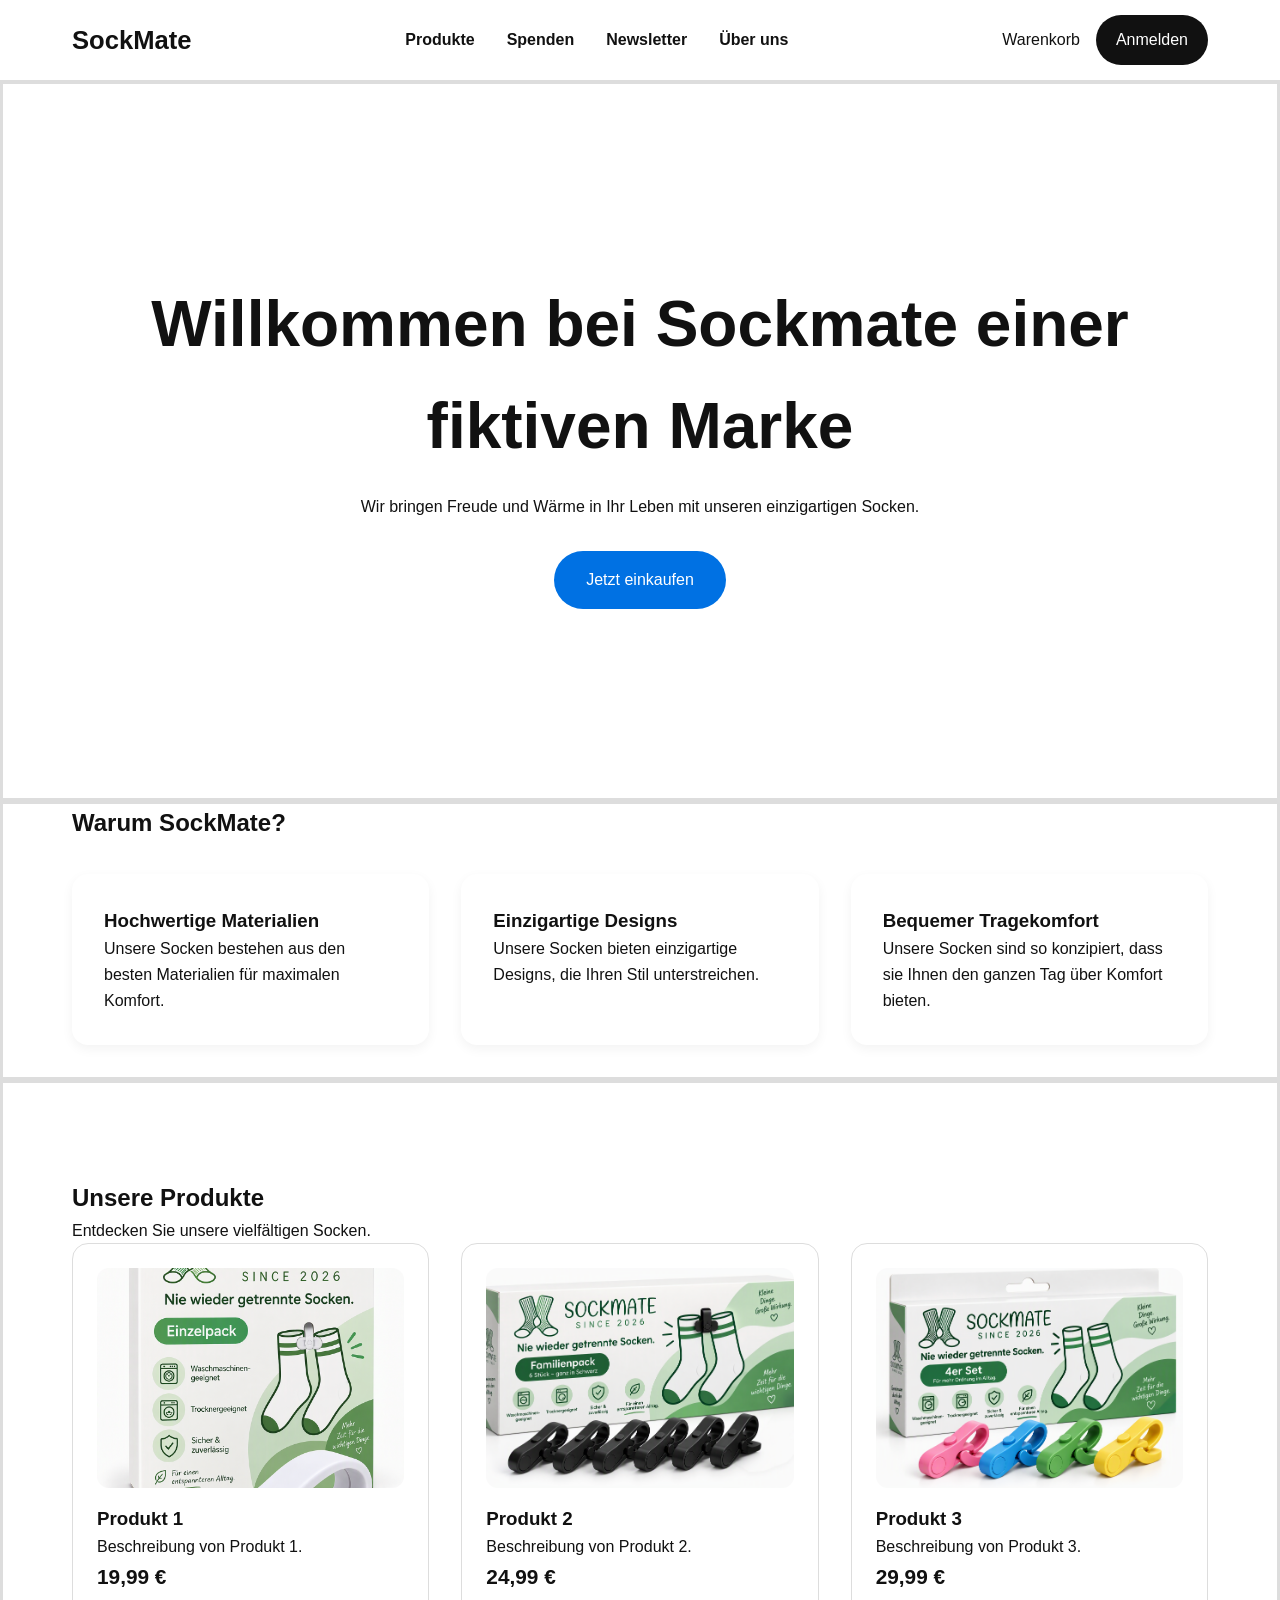
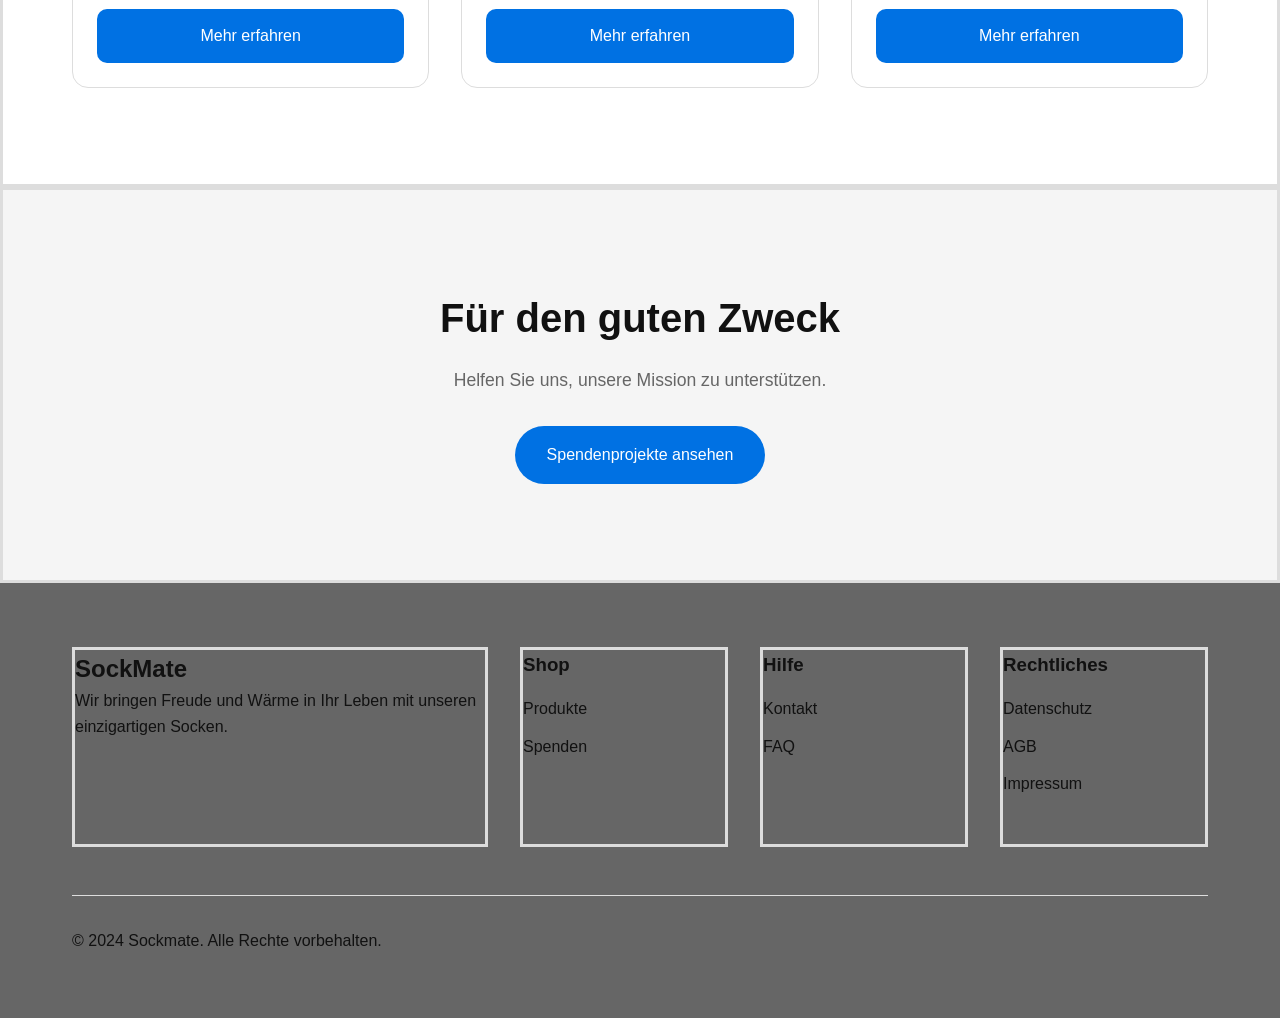
==== pages/index.html @ d501475e "Improved the shopping cart’s mobile layout with responsive navigation, compact item cards, and a str" ====
<!DOCTYPE html>
<html lang="de">

    <head>
        <meta charset="UTF-8">
        <meta name="viewport" content="width=device-width, initial-scale=1.0">
        <title>Sockmate</title>

        <link rel="stylesheet" href="../css/styles.css">
    </head>

    <body>

        <header>

            <div class="container">

                <a class="logo" href="index.html">
                    SockMate
                </a>

                <nav aria-label="Hauptnavigation">
                    <ul>
                        <li><a href="products.html">Produkte</a></li>
                        <li><a href="donation.html">Spenden</a></li>
                        <li><a href="newsletter.html">Newsletter</a></li>
                        <li><a href="about.html">Über uns</a></li>
                    </ul>
                </nav>

                <div class="header-actions">
                    <a href="cart.html">Warenkorb</a>
                    <a href="login.html">Anmelden</a>
                </div>
            </div>

        </header>

        <main>

            <section class="hero">

                <div class="container">
                    <h1>Willkommen bei Sockmate einer fiktiven Marke</h1>
                    <p>Wir bringen Freude und Wärme in Ihr Leben mit unseren einzigartigen Socken.</p>
                    <a href="products.html" class="hero-btn">Jetzt einkaufen</a>
                </div>
            </section>

            <section class="features">
                <div class="container">
                    <h2>Warum SockMate?</h2>

                    <div class="vorteile-grid">
                        <article class="vorteil-card">
                            <h3>Hochwertige Materialien</h3>
                            <p>Unsere Socken bestehen aus den besten Materialien für maximalen Komfort.</p>
                        </article>
                        <article class="vorteil-card">
                            <h3>Einzigartige Designs</h3>
                            <p>Unsere Socken bieten einzigartige Designs, die Ihren Stil unterstreichen.</p>
                        </article>
                        <article class="vorteil-card">
                            <h3>Bequemer Tragekomfort</h3>
                            <p>Unsere Socken sind so konzipiert, dass sie Ihnen den ganzen Tag über Komfort bieten.</p>
                        </article>
                    </div>

                </div>
            </section>

            <section class="products">
                <div class="container">
                    <h2>Unsere Produkte</h2>
                    <p>Entdecken Sie unsere vielfältigen Socken.</p>

                    <div class="products-grid">
                        <article class="product-card">
                            <img src="materials/Einzel-Set%20weiss.png" alt="Produkt 1">
                            <h3>Produkt 1</h3>
                            <p class="product-description">
                                Beschreibung von Produkt 1.</p>
                            <p class="product-price">
                                19,99 €
                            </p>    
                            <a href="product-details.html" class="product-button"> Mehr erfahren</a>
                        </article>
                        <article class="product-card">
                            <img src="materials/Familien-Set%20schwarz.png" alt="Produkt 2">
                            <h3>Produkt 2</h3>
                            <p class="product-description">
                                Beschreibung von Produkt 2.</p>
                            <p class="product-price">
                                24,99 €
                            </p>
                            <a href="product-details.html" class="product-button">Mehr erfahren</a>
                        </article>
                        <article class="product-card">
                            <img src="materials/4er-Set%20bunt.png" alt="Produkt 3">
                            <h3>Produkt 3</h3>
                            <p class="product-description">
                                Beschreibung von Produkt 3.</p>
                            <p class="product-price">
                                29,99 €
                            </p>
                            <a href="product-details.html" class="product-button">Mehr erfahren</a>
                        </article>
                </div>
            </section>

            <section class="charity">
                <div class="container">
                    <h2>Für den guten Zweck</h2>
                    <p class="charity-text">
                        Helfen Sie uns, unsere Mission zu unterstützen.
                    </p>
                    <a href="donation.html" class="charity-button">
                        Spendenprojekte ansehen
                    </a>
                </div>
            </section>
        </main>

        <footer>
            <div class="container">
                <div class="footer-grid">
                    <section class="footer-brand">
                        <h2>SockMate</h2>
                        <p>Wir bringen Freude und Wärme in Ihr Leben mit unseren einzigartigen Socken.</p>
                    </section>
                    <section class="footer-links">
                        <h3>Shop</h3>
                        <ul>
                            <li><a href="products.html">Produkte</a></li>
                            <li><a href="donation.html">Spenden</a></li>
                        </ul>
                    </section>
                    <section class="footer-links">
                        <h3>Hilfe</h3>
                        <ul>
                            <li><a href="contact.html">Kontakt</a></li>
                            <li><a href="faq.html">FAQ</a></li>
                        </ul>
                    </section>
                    <section class="footer-links">
                        <h3>Rechtliches</h3>
                        <ul>
                            <li><a href="privacy.html">Datenschutz</a></li>
                            <li><a href="terms.html">AGB</a></li>
                            <li><a href="imprint.html">Impressum</a></li>
                        </ul>
                    </section>
                </div>
                    
                <p class="footer-bottom">
                    &copy; 2024 Sockmate. Alle Rechte vorbehalten.</p>

            </div>

        </footer>

    </body>


</html>
---- css/styles.css ----
* {
    margin: 0;
    padding: 0;
    box-sizing: border-box;
}

:root {
    --color-primary: #111111;
    --color-secondary: #666666;
    --color-background: #ffffff;
    --color-surface: #f5f5f5;
    --color-accent: #0071e3;
    --color-border: #dddddd;
}

body {
    font-family: Arial, sans-serif;
    background-color: var(--color-background);
    color: var(--color-primary);
    line-height: 1.6;
}

section {
    border: 3px solid var(--color-border);
    min-height: 200px;
}

header {
    border-bottom: 1px solid var(--color-border);
    background-color: var(--color-surface);

    position: sticky;
    top: 0;
    z-index: 1000;

    backdrop-filter: blur(10px);
    background-color: rgba(255, 255, 255, 0.9);
}

header .container {
    display: flex;
    justify-content: space-between;
    align-items: center;
    min-height: 80px;
}

.logo {
    font-size: 1.6rem;
    font-weight: bold;
    color: var(--color-primary);
    text-decoration: none;
}

nav a {
    text-decoration: none;
    color: var(--color-primary);
    font-weight: bold;
    transition: color 0.3s ease;
}

nav a:hover {
    color: var(--color-accent);
}

nav ul {
    list-style: none;
    display: flex;
    gap: 2rem;
}

.header-actions {
    display: flex;
    gap: 1rem;
    align-items: center;
}

.header-actions a {
    text-decoration: none;
    color: var(--color-primary);
}

.header-actions a:last-child {
    background-color: var(--color-primary);
    color: #ffffff;
    padding: 0.75rem 1.25rem;
    border-radius: 999px;
}

.hero {
    min-height: 80vh;
    display: flex;
    flex-direction: column;
    justify-content: center;
    align-items: center;
    text-align: center;
    padding: 2rem;
}

.hero h1 {
    font-size: 4rem;
    margin-bottom: 1rem;
}

.hero-btn {
    display: inline-block;
    background-color: var(--color-accent);
    color: #ffffff;
    padding: 1rem 2rem;
    text-decoration: none;
    margin-top: 2rem;
    border-radius: 999px;
    transition: background-color 0.3s ease;
}

.hero-btn:hover {
    opacity: 0.75;
}

.container {
    max-width: 1200px;
    margin: 0 auto;
    padding: 0 2rem;
}

.vorteile-grid {
    display: grid;
    grid-template-columns: repeat(3, 1fr);
    gap: 2rem;
    padding: 2rem 0;
}

.vorteile {
    padding: 6rem 0;
    background-color: var(--color-surface);
}

.vorteile h2 {
    text-align: center;
    margin-bottom: 3rem;
    font-size: 2rem;
}

.vorteil-card {
    background-color: white;
    padding: 2rem;
    border-radius: 16px;
    box-shadow: 0 4px 12px rgba(0, 0, 0, 0.05);
    transition: transform 0.3s ease;
}

.vorteil-card:hover {
    transform: translateY(-4px);
}

.products {
    padding: 6rem 0;
}

.products-grid {
    display: grid;
    grid-template-columns: repeat(3, 1fr);
    gap: 2rem;
}

.product-card {
    display: flex;
    flex-direction: column;
    background-color: white;
    padding: 1.5rem;
    border-radius: 16px;
    border: 1px solid var(--color-border);
    transition: transform 0.3s ease, box-shadow 0.3s ease;
}

.product-card img {
    width: 100%;
    border-radius: 12px;
    margin-bottom: 1rem;
    height: 220px;
    object-fit: cover;
}

.product-card:hover {
    transform: translateY(-4px);
    box-shadow: 0 10px 30px rgba(0, 0, 0, 0.08);
}

.product-price {
    font-size: 1.3rem;
    color: var(--color-primary);
    margin-top: auto;
    font-weight: bold;
}

.product-button {
    display: inline-block;
    text-decoration: none;
    text-align: center;
    background-color: var(--color-accent);
    color: #ffffff;
    padding: 0.9rem 1.5rem;
    border-radius: 10px;
    margin-top: 1rem;
}

.product-button:hover {
    opacity: 0.75;
}

.product-button:focus-visible {

    outline: 5px solid red;
    outline-offset: 5px;
}


.charity {
    padding: 6rem 0;
    background-color: var(--color-surface);
    text-align: center;
}

.charity h2 {
    font-size: 2.5rem;
    margin-bottom: 1rem;
}

.charity-text {
    max-width: 700px;
    margin: 0 auto 2rem;
    color: var(--color-secondary);
    font-size: 1.1rem;
}

.charity-button {
    display: inline-block;
    text-decoration: none;
    background-color: var(--color-accent);
    color: #ffffff;
    padding: 1rem 2rem;
    border-radius: 999px;
}

.charity-button:hover {
    opacity: 0.75;
}

.charity-button:focus-visible {

    outline: 3px solid #ff6b35;
    outline-offset: 3px;
}


/* 🟦🟦🟦🟦🟦🟦🟦🟦🟦🟦🟦🟦🟦🟦🟦🟦🟦🟦🟦🟦🟦🟦🟦🟦🟦🟦🟦🟦🟦🟦
   ▼▼▼ ANFANG: HANNAHS TEIL – WARENKORB (Hauptteil) ▼▼▼
   🟦🟦🟦🟦🟦🟦🟦🟦🟦🟦🟦🟦🟦🟦🟦🟦🟦🟦🟦🟦🟦🟦🟦🟦🟦🟦🟦🟦🟦🟦 */

/* =========================================================
   SockMate – Warenkorb
   ========================================================= */

/* ---------- Kopfbereich der Warenkorb-Seite ---------- */

.cart {
    padding: 4rem 0 6rem;
    background-color: var(--color-background);
}

.cart h1 {
    font-size: 2.5rem;
    margin-bottom: 0.5rem;
}

.cart-subtitle {
    color: var(--color-secondary);
    margin-bottom: 3rem;
}

/* ---------- Aufteilung: Artikel links, Zusammenfassung rechts ---------- */

.cart-layout {
    display: grid;
    grid-template-columns: 2fr 1fr;
    gap: 2rem;
    align-items: start;
}

.cart-items {
    display: flex;
    flex-direction: column;
    gap: 1.5rem;
}

/* ---------- Einzelne Artikelzeile ---------- */

.cart-item {
    display: grid;
    grid-template-columns: 140px 1fr auto auto auto;
    gap: 1.5rem;
    align-items: center;
    background-color: white;
    padding: 1.5rem;
    border: 1px solid var(--color-border);
    border-radius: 16px;
    transition: box-shadow 0.3s ease, transform 0.3s ease;
}

.cart-item:hover {
    transform: translateY(-4px);
    box-shadow: 0 10px 30px rgba(0, 0, 0, 0.08);
}

.cart-item img {
    width: 140px;
    height: 140px;
    object-fit: contain;
    border-radius: 12px;
    background-color: var(--color-surface);
}

.cart-item-info h2 {
    font-size: 1.2rem;
    margin-bottom: 0.25rem;
}

.cart-item-description {
    color: var(--color-secondary);
    font-size: 0.95rem;
}

.cart-item-price {
    font-size: 0.95rem;
    color: var(--color-secondary);
    margin-top: 0.5rem;
}

/* ---------- Menge ---------- */

.cart-item-quantity {
    display: flex;
    flex-direction: column;
    gap: 0.4rem;
    text-align: center;
}

.cart-item-quantity label {
    font-size: 0.8rem;
    color: var(--color-secondary);
}

.cart-item-quantity input {
    width: 4.5rem;
    padding: 0.5rem;
    font-size: 1rem;
    text-align: center;
    font-family: inherit;
    color: var(--color-primary);
    background-color: var(--color-background);
    border: 1px solid var(--color-border);
    border-radius: 10px;
}

.cart-item-quantity input:focus-visible {
    outline: 3px solid var(--color-accent);
    outline-offset: 3px;
}

/* ---------- Summe pro Artikel ---------- */

.cart-item-total {
    font-size: 1.3rem;
    font-weight: bold;
    text-align: right;
    min-width: 90px;
}

/* ---------- Entfernen ---------- */

.cart-item-remove {
    text-decoration: none;
    font-size: 0.9rem;
    color: var(--color-secondary);
    border-bottom: 1px solid transparent;
    transition: color 0.3s ease;
}

.cart-item-remove:hover {
    color: var(--color-accent);
}

.cart-item-remove:focus-visible {
    outline: 3px solid var(--color-accent);
    outline-offset: 3px;
}

/* ---------- Zusammenfassung ---------- */

.cart-summary {
    background-color: var(--color-surface);
    padding: 2rem;
    border-radius: 16px;
    border: 1px solid var(--color-border);

    position: sticky;
    top: 110px;
}

.cart-summary h2 {
    font-size: 1.4rem;
    margin-bottom: 1.5rem;
}

.summary-row {
    display: flex;
    justify-content: space-between;
    align-items: center;
    padding: 0.75rem 0;
    color: var(--color-secondary);
}

.summary-total {
    margin-top: 1rem;
    padding-top: 1.5rem;
    border-top: 1px solid var(--color-border);
    font-size: 1.3rem;
    font-weight: bold;
    color: var(--color-primary);
}

.cart-checkout-button {
    display: block;
    text-align: center;
    text-decoration: none;
    background-color: var(--color-accent);
    color: #ffffff;
    padding: 1rem 2rem;
    border-radius: 999px;
    margin-top: 2rem;
    transition: opacity 0.3s ease;
}

.cart-checkout-button:hover {
    opacity: 0.75;
}

.cart-checkout-button:focus-visible {
    outline: 5px solid red;
    outline-offset: 5px;
}

.cart-continue-link {
    display: block;
    text-align: center;
    text-decoration: none;
    color: var(--color-primary);
    font-size: 0.95rem;
    margin-top: 1rem;
}

.cart-continue-link:hover {
    color: var(--color-accent);
}

.cart-continue-link:focus-visible {
    outline: 3px solid #ff6b35;
    outline-offset: 3px;
}

/* 🟦🟦🟦🟦🟦🟦🟦🟦🟦🟦🟦🟦🟦🟦🟦🟦🟦🟦🟦🟦🟦🟦🟦🟦🟦🟦🟦🟦🟦🟦
   ▲▲▲ ENDE: HANNAHS TEIL – WARENKORB (Hauptteil) ▲▲▲
   🟦🟦🟦🟦🟦🟦🟦🟦🟦🟦🟦🟦🟦🟦🟦🟦🟦🟦🟦🟦🟦🟦🟦🟦🟦🟦🟦🟦🟦🟦 */


footer {
    background-color: var(--color-secondary);
    padding: 4rem 0;
    color: var(--color-primary);
}

.footer-grid {
    display: grid;
    grid-template-columns: 2fr 1fr 1fr 1fr;
    gap: 2rem;
}

.footer-links ul {
    list-style: none;
    padding: 0;
}

.footer-links a {
    color: var(--color-primary);
    text-decoration: none;
}

.footer-links a:hover {
   color: var(--color-accent);
}

.footer-links h3 {
    margin-bottom: 1rem;
    color: var(--color-primary);
}

.footer-links li {
    margin-bottom: 0.75rem;
}

.footer-bottom {
    padding-top: 2rem;
    margin-top: 3rem;
    border-top: 1px solid var(--color-border);
    color: var(--color-primary);
}

.footer a:focus-visible {

    outline: 3px solid #ff6b35;
    outline-offset: 3px;
}


/* =========================================================
   MEDIA QUERIES – müssen ganz unten stehen
   ========================================================= */

/* Dein vorhandener Teil */
@media (max-width:768px){

    .vorteile-grid{

        grid-template-columns:1fr;
    }

     .produkte-grid {

        grid-template-columns: 1fr;
    }
    .footer-grid {

        grid-template-columns: 1fr;
    }

}


/* 🟧🟧🟧🟧🟧🟧🟧🟧🟧🟧🟧🟧🟧🟧🟧🟧🟧🟧🟧🟧🟧🟧🟧🟧🟧🟧🟧🟧🟧🟧
   ▼▼▼ ANFANG: HANNAHS TEIL – TABLET (max-width: 900px) ▼▼▼
   🟧🟧🟧🟧🟧🟧🟧🟧🟧🟧🟧🟧🟧🟧🟧🟧🟧🟧🟧🟧🟧🟧🟧🟧🟧🟧🟧🟧🟧🟧 */

/* ---------- Tablet ---------- */

@media (max-width: 900px) {

    .cart-layout {
        grid-template-columns: 1fr;
    }

    .cart-summary {
        position: static;
    }
}

/* 🟧🟧🟧🟧🟧🟧🟧🟧🟧🟧🟧🟧🟧🟧🟧🟧🟧🟧🟧🟧🟧🟧🟧🟧🟧🟧🟧🟧🟧🟧
   ▲▲▲ ENDE: HANNAHS TEIL – TABLET ▲▲▲
   🟧🟧🟧🟧🟧🟧🟧🟧🟧🟧🟧🟧🟧🟧🟧🟧🟧🟧🟧🟧🟧🟧🟧🟧🟧🟧🟧🟧🟧🟧 */


/* 🟩🟩🟩🟩🟩🟩🟩🟩🟩🟩🟩🟩🟩🟩🟩🟩🟩🟩🟩🟩🟩🟩🟩🟩🟩🟩🟩🟩🟩🟩
   ▼▼▼ ANFANG: HANNAHS TEIL – HANDY (max-width: 768px) ▼▼▼
   🟩🟩🟩🟩🟩🟩🟩🟩🟩🟩🟩🟩🟩🟩🟩🟩🟩🟩🟩🟩🟩🟩🟩🟩🟩🟩🟩🟩🟩🟩 */

/* ---------- Handy / kleine Bildschirme ---------- */

@media (max-width: 768px) {

    .container {
        padding-right: 1rem;
        padding-left: 1rem;
    }

    header .container {
        flex-wrap: wrap;
        gap: 0.75rem 1rem;
        padding-top: 0.75rem;
        padding-bottom: 0.75rem;
    }

    header nav {
        flex-basis: 100%;
        order: 1;
    }

    nav ul {
        flex-wrap: wrap;
        justify-content: center;
        gap: 0.25rem 1rem;
    }

    nav a,
    .header-actions {
        font-size: 0.9rem;
    }

    .header-actions {
        gap: 0.5rem;
    }

    .header-actions a:last-child {
        padding: 0.55rem 0.8rem;
    }

    .cart {
        min-height: 0;
        padding: 2rem 0 3rem;
        border: 0;
    }

    .cart h1 {
        font-size: 1.75rem;
    }

    .cart-subtitle {
        margin-bottom: 1.5rem;
    }

    .cart-layout {
        gap: 1.5rem;
    }

    .cart-item {
        grid-template-columns: 76px minmax(0, 1fr);
        grid-template-areas:
            "image info"
            "image info"
            "quantity total"
            "remove remove";
        gap: 0.75rem 1rem;
        padding: 1rem;
        text-align: left;
    }

    .cart-item img {
        grid-area: image;
        width: 76px;
        height: 76px;
    }

    .cart-item-info {
        grid-area: info;
        min-width: 0;
    }

    .cart-item-info h2 {
        font-size: 1rem;
    }

    .cart-item-description {
        font-size: 0.875rem;
    }

    .cart-item-quantity {
        grid-area: quantity;
        flex-direction: row;
        align-items: center;
        gap: 0.5rem;
        text-align: left;
    }

    .cart-item-quantity input {
        width: 3.75rem;
        padding: 0.4rem;
    }

    .cart-item-total {
        grid-area: total;
        min-width: 0;
        font-size: 1.1rem;
        align-self: center;
        text-align: right;
    }

    .cart-item-remove {
        grid-area: remove;
        justify-self: end;
    }

    .cart-summary {
        padding: 1.25rem;
    }

    .cart-summary h2 {
        font-size: 1.2rem;
        margin-bottom: 1rem;
    }

    .summary-row {
        padding: 0.5rem 0;
    }

    .summary-total {
        font-size: 1.15rem;
    }

}

/* 🟩🟩🟩🟩🟩🟩🟩🟩🟩🟩🟩🟩🟩🟩🟩🟩🟩🟩🟩🟩🟩🟩🟩🟩🟩🟩🟩🟩🟩🟩
   ▲▲▲ ENDE: HANNAHS TEIL – HANDY ▲▲▲
   🟩🟩🟩🟩🟩🟩🟩🟩🟩🟩🟩🟩🟩🟩🟩🟩🟩🟩🟩🟩🟩🟩🟩🟩🟩🟩🟩🟩🟩🟩 */
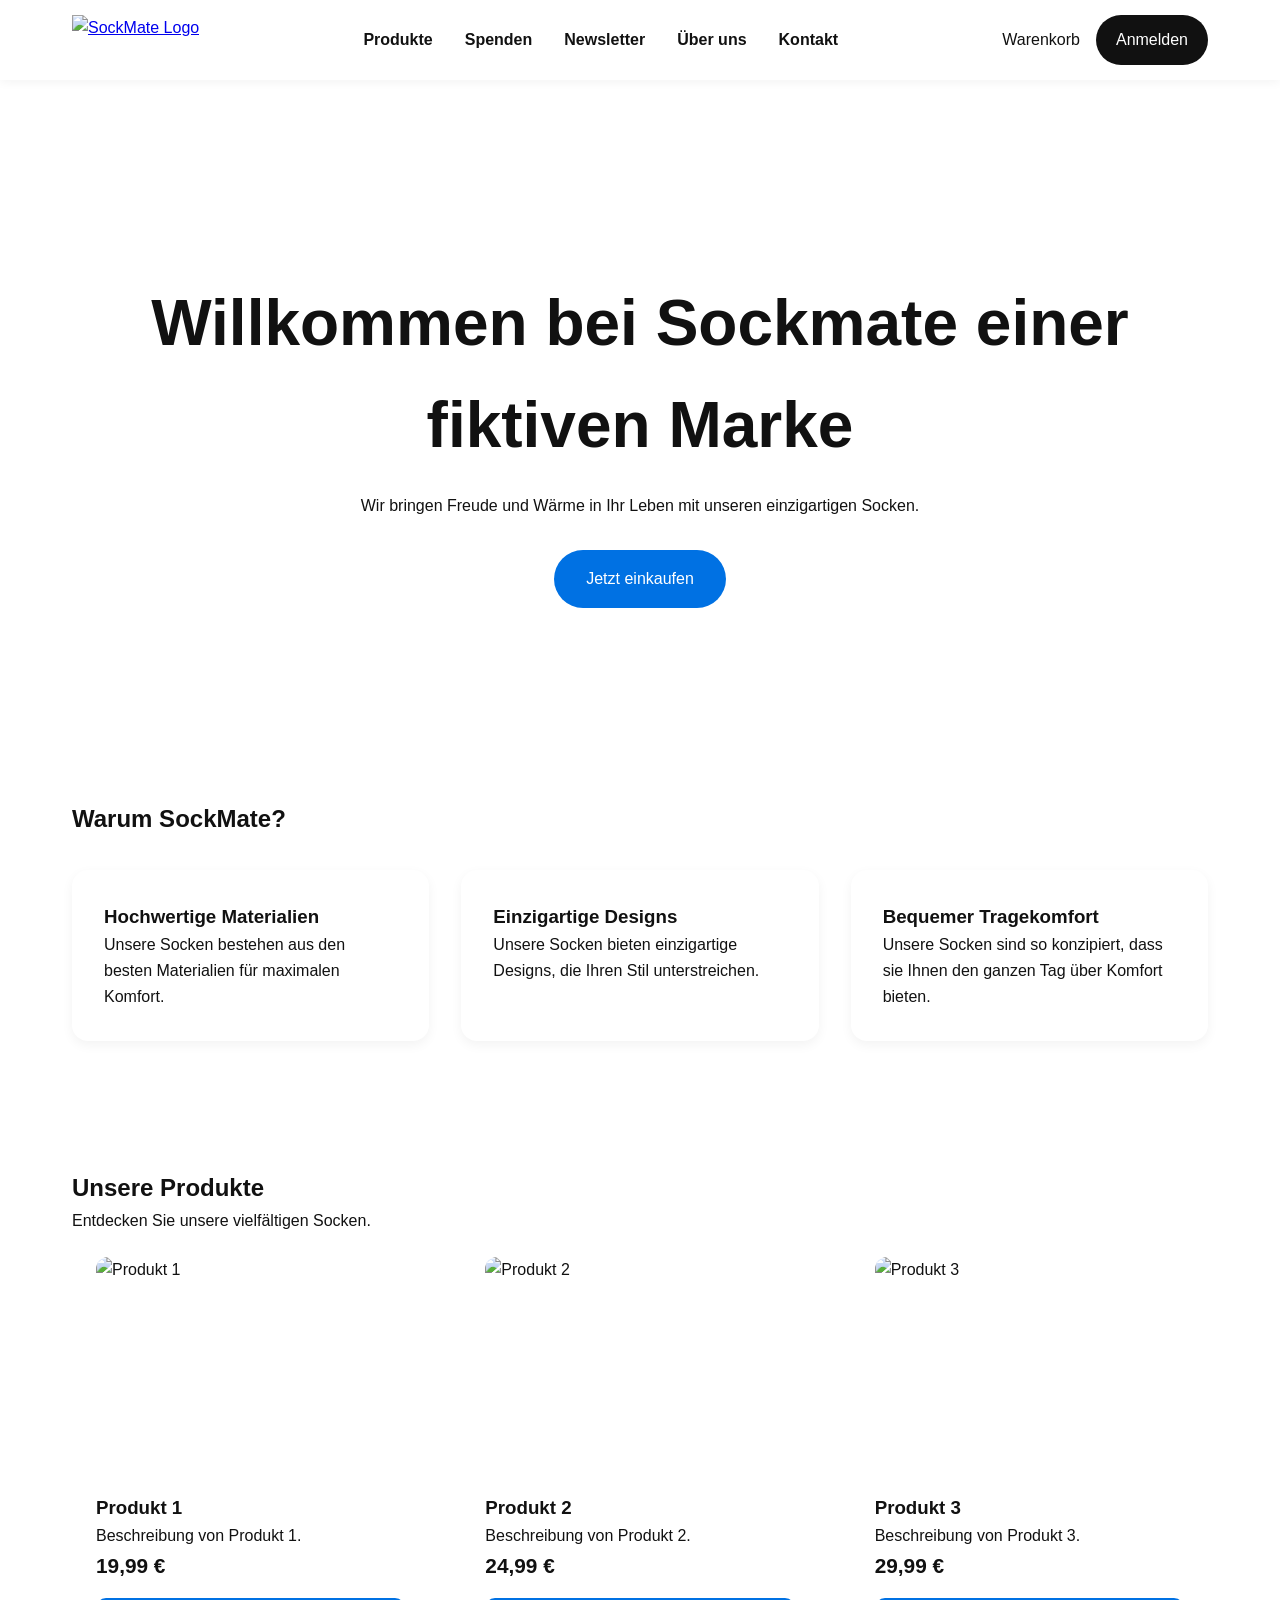
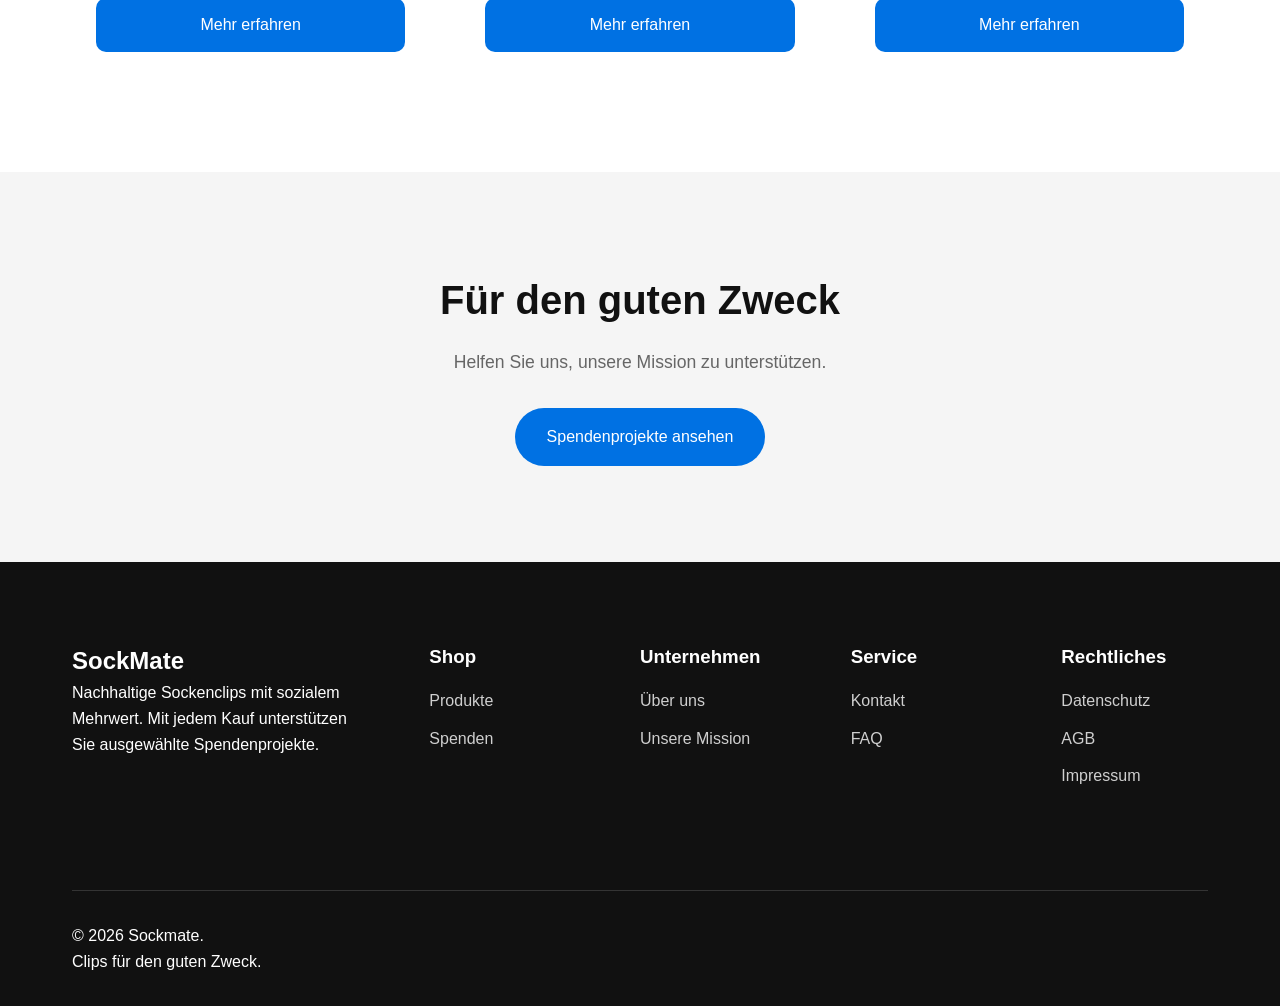
==== commit 4817f4ce: "Footer und header verbessert" ====
--- a/pages/index.html
+++ b/pages/index.html
@@ -16,7 +16,10 @@
             <div class="container">
 
                 <a class="logo" href="index.html">
-                    SockMate
+
+                    <img
+                        src="materials/logo.png"
+                        alt="SockMate Logo">
                 </a>
 
                 <nav aria-label="Hauptnavigation">
@@ -25,11 +28,12 @@
                         <li><a href="donation.html">Spenden</a></li>
                         <li><a href="newsletter.html">Newsletter</a></li>
                         <li><a href="about.html">Über uns</a></li>
+                        <li><a href="contact.html">Kontakt</a></li>
                     </ul>
                 </nav>
 
                 <div class="header-actions">
-                    <a href="cart.html">Warenkorb</a>
+                    <a href="cart.html" class="cart-btn">Warenkorb</a>
                     <a href="login.html">Anmelden</a>
                 </div>
             </div>
@@ -43,7 +47,7 @@
                 <div class="container">
                     <h1>Willkommen bei Sockmate einer fiktiven Marke</h1>
                     <p>Wir bringen Freude und Wärme in Ihr Leben mit unseren einzigartigen Socken.</p>
-                    <a href="products.html" class="hero-btn">Jetzt einkaufen</a>
+                    <a href="products.htm" class="hero-btn">Jetzt einkaufen</a>
                 </div>
             </section>
 
@@ -76,7 +80,7 @@
 
                     <div class="products-grid">
                         <article class="product-card">
-                            <img src="materials/Einzel-Set%20weiss.png" alt="Produkt 1">
+                            <img src="images/sock1.jpg" alt="Produkt 1">
                             <h3>Produkt 1</h3>
                             <p class="product-description">
                                 Beschreibung von Produkt 1.</p>
@@ -86,7 +90,7 @@
                             <a href="product-details.html" class="product-button"> Mehr erfahren</a>
                         </article>
                         <article class="product-card">
-                            <img src="materials/Familien-Set%20schwarz.png" alt="Produkt 2">
+                            <img src="images/sock2.jpg" alt="Produkt 2">
                             <h3>Produkt 2</h3>
                             <p class="product-description">
                                 Beschreibung von Produkt 2.</p>
@@ -96,7 +100,7 @@
                             <a href="product-details.html" class="product-button">Mehr erfahren</a>
                         </article>
                         <article class="product-card">
-                            <img src="materials/4er-Set%20bunt.png" alt="Produkt 3">
+                            <img src="images/sock3.jpg" alt="Produkt 3">
                             <h3>Produkt 3</h3>
                             <p class="product-description">
                                 Beschreibung von Produkt 3.</p>
@@ -121,12 +125,12 @@
             </section>
         </main>
 
-        <footer>
+        <footer aria-label="Seitenfuß">
             <div class="container">
                 <div class="footer-grid">
                     <section class="footer-brand">
                         <h2>SockMate</h2>
-                        <p>Wir bringen Freude und Wärme in Ihr Leben mit unseren einzigartigen Socken.</p>
+                        <p>Nachhaltige Sockenclips mit sozialem Mehrwert. Mit jedem Kauf unterstützen Sie ausgewählte Spendenprojekte.</p>
                     </section>
                     <section class="footer-links">
                         <h3>Shop</h3>
@@ -136,7 +140,14 @@
                         </ul>
                     </section>
                     <section class="footer-links">
-                        <h3>Hilfe</h3>
+                        <h3>Unternehmen</h3>
+                        <ul>
+                            <li><a href="about.html">Über uns</a></li>
+                            <li><a href="mission.html">Unsere Mission</a></li>
+                        </ul>
+                    </section>
+                    <section class="footer-links">
+                        <h3>Service</h3>
                         <ul>
                             <li><a href="contact.html">Kontakt</a></li>
                             <li><a href="faq.html">FAQ</a></li>
@@ -153,7 +164,7 @@
                 </div>
                     
                 <p class="footer-bottom">
-                    &copy; 2024 Sockmate. Alle Rechte vorbehalten.</p>
+                    &copy; 2026 Sockmate. <br>Clips für den guten Zweck.</p>
 
             </div>
 
--- a/css/styles.css
+++ b/css/styles.css
@@ -10,7 +10,6 @@
     --color-background: #ffffff;
     --color-surface: #f5f5f5;
     --color-accent: #0071e3;
-    --color-border: #dddddd;
 }
 
 body {
@@ -35,6 +34,7 @@
 
     backdrop-filter: blur(10px);
     background-color: rgba(255, 255, 255, 0.9);
+    box-shadow: 0 2px 10px rgba(0, 0, 0, 0.05);
 }
 
 header .container {
@@ -44,22 +44,32 @@
     min-height: 80px;
 }
 
-.logo {
-    font-size: 1.6rem;
-    font-weight: bold;
-    color: var(--color-primary);
-    text-decoration: none;
+.logo img {
+    height: 50px;
+    width: auto;
+    display: block;
 }
 
 nav a {
     text-decoration: none;
     color: var(--color-primary);
     font-weight: bold;
-    transition: color 0.3s ease;
-}
-
-nav a:hover {
-    color: var(--color-accent);
+    position: relative;
+}
+
+nav a::after {
+    content:"";
+    position: absolute;
+    left: 0;
+    bottom: -6px;
+    width: 0;
+    height: 2px;
+    background-color: var(--color-accent);
+    transition: with 0.3s ease;
+}
+
+nav a:hover::after {
+    width: 100%;
 }
 
 nav ul {
@@ -251,237 +261,16 @@
     outline-offset: 3px;
 }
 
-
-/* 🟦🟦🟦🟦🟦🟦🟦🟦🟦🟦🟦🟦🟦🟦🟦🟦🟦🟦🟦🟦🟦🟦🟦🟦🟦🟦🟦🟦🟦🟦
-   ▼▼▼ ANFANG: HANNAHS TEIL – WARENKORB (Hauptteil) ▼▼▼
-   🟦🟦🟦🟦🟦🟦🟦🟦🟦🟦🟦🟦🟦🟦🟦🟦🟦🟦🟦🟦🟦🟦🟦🟦🟦🟦🟦🟦🟦🟦 */
-
-/* =========================================================
-   SockMate – Warenkorb
-   ========================================================= */
-
-/* ---------- Kopfbereich der Warenkorb-Seite ---------- */
-
-.cart {
-    padding: 4rem 0 6rem;
-    background-color: var(--color-background);
-}
-
-.cart h1 {
-    font-size: 2.5rem;
-    margin-bottom: 0.5rem;
-}
-
-.cart-subtitle {
-    color: var(--color-secondary);
-    margin-bottom: 3rem;
-}
-
-/* ---------- Aufteilung: Artikel links, Zusammenfassung rechts ---------- */
-
-.cart-layout {
-    display: grid;
-    grid-template-columns: 2fr 1fr;
-    gap: 2rem;
-    align-items: start;
-}
-
-.cart-items {
-    display: flex;
-    flex-direction: column;
-    gap: 1.5rem;
-}
-
-/* ---------- Einzelne Artikelzeile ---------- */
-
-.cart-item {
-    display: grid;
-    grid-template-columns: 140px 1fr auto auto auto;
-    gap: 1.5rem;
-    align-items: center;
-    background-color: white;
-    padding: 1.5rem;
-    border: 1px solid var(--color-border);
-    border-radius: 16px;
-    transition: box-shadow 0.3s ease, transform 0.3s ease;
-}
-
-.cart-item:hover {
-    transform: translateY(-4px);
-    box-shadow: 0 10px 30px rgba(0, 0, 0, 0.08);
-}
-
-.cart-item img {
-    width: 140px;
-    height: 140px;
-    object-fit: contain;
-    border-radius: 12px;
-    background-color: var(--color-surface);
-}
-
-.cart-item-info h2 {
-    font-size: 1.2rem;
-    margin-bottom: 0.25rem;
-}
-
-.cart-item-description {
-    color: var(--color-secondary);
-    font-size: 0.95rem;
-}
-
-.cart-item-price {
-    font-size: 0.95rem;
-    color: var(--color-secondary);
-    margin-top: 0.5rem;
-}
-
-/* ---------- Menge ---------- */
-
-.cart-item-quantity {
-    display: flex;
-    flex-direction: column;
-    gap: 0.4rem;
-    text-align: center;
-}
-
-.cart-item-quantity label {
-    font-size: 0.8rem;
-    color: var(--color-secondary);
-}
-
-.cart-item-quantity input {
-    width: 4.5rem;
-    padding: 0.5rem;
-    font-size: 1rem;
-    text-align: center;
-    font-family: inherit;
-    color: var(--color-primary);
-    background-color: var(--color-background);
-    border: 1px solid var(--color-border);
-    border-radius: 10px;
-}
-
-.cart-item-quantity input:focus-visible {
-    outline: 3px solid var(--color-accent);
-    outline-offset: 3px;
-}
-
-/* ---------- Summe pro Artikel ---------- */
-
-.cart-item-total {
-    font-size: 1.3rem;
-    font-weight: bold;
-    text-align: right;
-    min-width: 90px;
-}
-
-/* ---------- Entfernen ---------- */
-
-.cart-item-remove {
-    text-decoration: none;
-    font-size: 0.9rem;
-    color: var(--color-secondary);
-    border-bottom: 1px solid transparent;
-    transition: color 0.3s ease;
-}
-
-.cart-item-remove:hover {
-    color: var(--color-accent);
-}
-
-.cart-item-remove:focus-visible {
-    outline: 3px solid var(--color-accent);
-    outline-offset: 3px;
-}
-
-/* ---------- Zusammenfassung ---------- */
-
-.cart-summary {
-    background-color: var(--color-surface);
-    padding: 2rem;
-    border-radius: 16px;
-    border: 1px solid var(--color-border);
-
-    position: sticky;
-    top: 110px;
-}
-
-.cart-summary h2 {
-    font-size: 1.4rem;
-    margin-bottom: 1.5rem;
-}
-
-.summary-row {
-    display: flex;
-    justify-content: space-between;
-    align-items: center;
-    padding: 0.75rem 0;
-    color: var(--color-secondary);
-}
-
-.summary-total {
-    margin-top: 1rem;
-    padding-top: 1.5rem;
-    border-top: 1px solid var(--color-border);
-    font-size: 1.3rem;
-    font-weight: bold;
-    color: var(--color-primary);
-}
-
-.cart-checkout-button {
-    display: block;
-    text-align: center;
-    text-decoration: none;
-    background-color: var(--color-accent);
-    color: #ffffff;
-    padding: 1rem 2rem;
-    border-radius: 999px;
-    margin-top: 2rem;
-    transition: opacity 0.3s ease;
-}
-
-.cart-checkout-button:hover {
-    opacity: 0.75;
-}
-
-.cart-checkout-button:focus-visible {
-    outline: 5px solid red;
-    outline-offset: 5px;
-}
-
-.cart-continue-link {
-    display: block;
-    text-align: center;
-    text-decoration: none;
-    color: var(--color-primary);
-    font-size: 0.95rem;
-    margin-top: 1rem;
-}
-
-.cart-continue-link:hover {
-    color: var(--color-accent);
-}
-
-.cart-continue-link:focus-visible {
-    outline: 3px solid #ff6b35;
-    outline-offset: 3px;
-}
-
-/* 🟦🟦🟦🟦🟦🟦🟦🟦🟦🟦🟦🟦🟦🟦🟦🟦🟦🟦🟦🟦🟦🟦🟦🟦🟦🟦🟦🟦🟦🟦
-   ▲▲▲ ENDE: HANNAHS TEIL – WARENKORB (Hauptteil) ▲▲▲
-   🟦🟦🟦🟦🟦🟦🟦🟦🟦🟦🟦🟦🟦🟦🟦🟦🟦🟦🟦🟦🟦🟦🟦🟦🟦🟦🟦🟦🟦🟦 */
-
-
 footer {
-    background-color: var(--color-secondary);
-    padding: 4rem 0;
-    color: var(--color-primary);
+    background-color: #111111;
+    padding: 5rem 0 2rem;
+    color: white;
 }
 
 .footer-grid {
     display: grid;
-    grid-template-columns: 2fr 1fr 1fr 1fr;
-    gap: 2rem;
+    grid-template-columns: 2fr 1fr 1fr 1fr 1fr;
+    gap: 4rem;
 }
 
 .footer-links ul {
@@ -490,17 +279,18 @@
 }
 
 .footer-links a {
-    color: var(--color-primary);
-    text-decoration: none;
+    color: #cfcfcf;
+    text-decoration: none;
+    transition: color 0.3s ease;
 }
 
 .footer-links a:hover {
-   color: var(--color-accent);
+   color: white;
 }
 
 .footer-links h3 {
     margin-bottom: 1rem;
-    color: var(--color-primary);
+    color: white;
 }
 
 .footer-links li {
@@ -510,8 +300,11 @@
 .footer-bottom {
     padding-top: 2rem;
     margin-top: 3rem;
-    border-top: 1px solid var(--color-border);
-    color: var(--color-primary);
+    border-top: 1px solid rgb(255,255,255,0.15);
+    display:flex;
+    justify-content: space-between;
+    flex-wrap: wrap;
+    gap: 1rem;
 }
 
 .footer a:focus-visible {
@@ -521,13 +314,19 @@
 }
 
 
-/* =========================================================
-   MEDIA QUERIES – müssen ganz unten stehen
-   ========================================================= */
-
-/* Dein vorhandener Teil */
 @media (max-width:768px){
 
+    header .container{
+        flex-direction: column;
+        gap: 1rem;
+    }
+
+    nav ul {
+        flex-direction: column;
+        align-items: center;
+        gap:1rem;
+    }
+
     .vorteile-grid{
 
         grid-template-columns:1fr;
@@ -542,169 +341,4 @@
         grid-template-columns: 1fr;
     }
 
-}
-
-
-/* 🟧🟧🟧🟧🟧🟧🟧🟧🟧🟧🟧🟧🟧🟧🟧🟧🟧🟧🟧🟧🟧🟧🟧🟧🟧🟧🟧🟧🟧🟧
-   ▼▼▼ ANFANG: HANNAHS TEIL – TABLET (max-width: 900px) ▼▼▼
-   🟧🟧🟧🟧🟧🟧🟧🟧🟧🟧🟧🟧🟧🟧🟧🟧🟧🟧🟧🟧🟧🟧🟧🟧🟧🟧🟧🟧🟧🟧 */
-
-/* ---------- Tablet ---------- */
-
-@media (max-width: 900px) {
-
-    .cart-layout {
-        grid-template-columns: 1fr;
-    }
-
-    .cart-summary {
-        position: static;
-    }
-}
-
-/* 🟧🟧🟧🟧🟧🟧🟧🟧🟧🟧🟧🟧🟧🟧🟧🟧🟧🟧🟧🟧🟧🟧🟧🟧🟧🟧🟧🟧🟧🟧
-   ▲▲▲ ENDE: HANNAHS TEIL – TABLET ▲▲▲
-   🟧🟧🟧🟧🟧🟧🟧🟧🟧🟧🟧🟧🟧🟧🟧🟧🟧🟧🟧🟧🟧🟧🟧🟧🟧🟧🟧🟧🟧🟧 */
-
-
-/* 🟩🟩🟩🟩🟩🟩🟩🟩🟩🟩🟩🟩🟩🟩🟩🟩🟩🟩🟩🟩🟩🟩🟩🟩🟩🟩🟩🟩🟩🟩
-   ▼▼▼ ANFANG: HANNAHS TEIL – HANDY (max-width: 768px) ▼▼▼
-   🟩🟩🟩🟩🟩🟩🟩🟩🟩🟩🟩🟩🟩🟩🟩🟩🟩🟩🟩🟩🟩🟩🟩🟩🟩🟩🟩🟩🟩🟩 */
-
-/* ---------- Handy / kleine Bildschirme ---------- */
-
-@media (max-width: 768px) {
-
-    .container {
-        padding-right: 1rem;
-        padding-left: 1rem;
-    }
-
-    header .container {
-        flex-wrap: wrap;
-        gap: 0.75rem 1rem;
-        padding-top: 0.75rem;
-        padding-bottom: 0.75rem;
-    }
-
-    header nav {
-        flex-basis: 100%;
-        order: 1;
-    }
-
-    nav ul {
-        flex-wrap: wrap;
-        justify-content: center;
-        gap: 0.25rem 1rem;
-    }
-
-    nav a,
-    .header-actions {
-        font-size: 0.9rem;
-    }
-
-    .header-actions {
-        gap: 0.5rem;
-    }
-
-    .header-actions a:last-child {
-        padding: 0.55rem 0.8rem;
-    }
-
-    .cart {
-        min-height: 0;
-        padding: 2rem 0 3rem;
-        border: 0;
-    }
-
-    .cart h1 {
-        font-size: 1.75rem;
-    }
-
-    .cart-subtitle {
-        margin-bottom: 1.5rem;
-    }
-
-    .cart-layout {
-        gap: 1.5rem;
-    }
-
-    .cart-item {
-        grid-template-columns: 76px minmax(0, 1fr);
-        grid-template-areas:
-            "image info"
-            "image info"
-            "quantity total"
-            "remove remove";
-        gap: 0.75rem 1rem;
-        padding: 1rem;
-        text-align: left;
-    }
-
-    .cart-item img {
-        grid-area: image;
-        width: 76px;
-        height: 76px;
-    }
-
-    .cart-item-info {
-        grid-area: info;
-        min-width: 0;
-    }
-
-    .cart-item-info h2 {
-        font-size: 1rem;
-    }
-
-    .cart-item-description {
-        font-size: 0.875rem;
-    }
-
-    .cart-item-quantity {
-        grid-area: quantity;
-        flex-direction: row;
-        align-items: center;
-        gap: 0.5rem;
-        text-align: left;
-    }
-
-    .cart-item-quantity input {
-        width: 3.75rem;
-        padding: 0.4rem;
-    }
-
-    .cart-item-total {
-        grid-area: total;
-        min-width: 0;
-        font-size: 1.1rem;
-        align-self: center;
-        text-align: right;
-    }
-
-    .cart-item-remove {
-        grid-area: remove;
-        justify-self: end;
-    }
-
-    .cart-summary {
-        padding: 1.25rem;
-    }
-
-    .cart-summary h2 {
-        font-size: 1.2rem;
-        margin-bottom: 1rem;
-    }
-
-    .summary-row {
-        padding: 0.5rem 0;
-    }
-
-    .summary-total {
-        font-size: 1.15rem;
-    }
-
-}
-
-/* 🟩🟩🟩🟩🟩🟩🟩🟩🟩🟩🟩🟩🟩🟩🟩🟩🟩🟩🟩🟩🟩🟩🟩🟩🟩🟩🟩🟩🟩🟩
-   ▲▲▲ ENDE: HANNAHS TEIL – HANDY ▲▲▲
-   🟩🟩🟩🟩🟩🟩🟩🟩🟩🟩🟩🟩🟩🟩🟩🟩🟩🟩🟩🟩🟩🟩🟩🟩🟩🟩🟩🟩🟩🟩 */+}
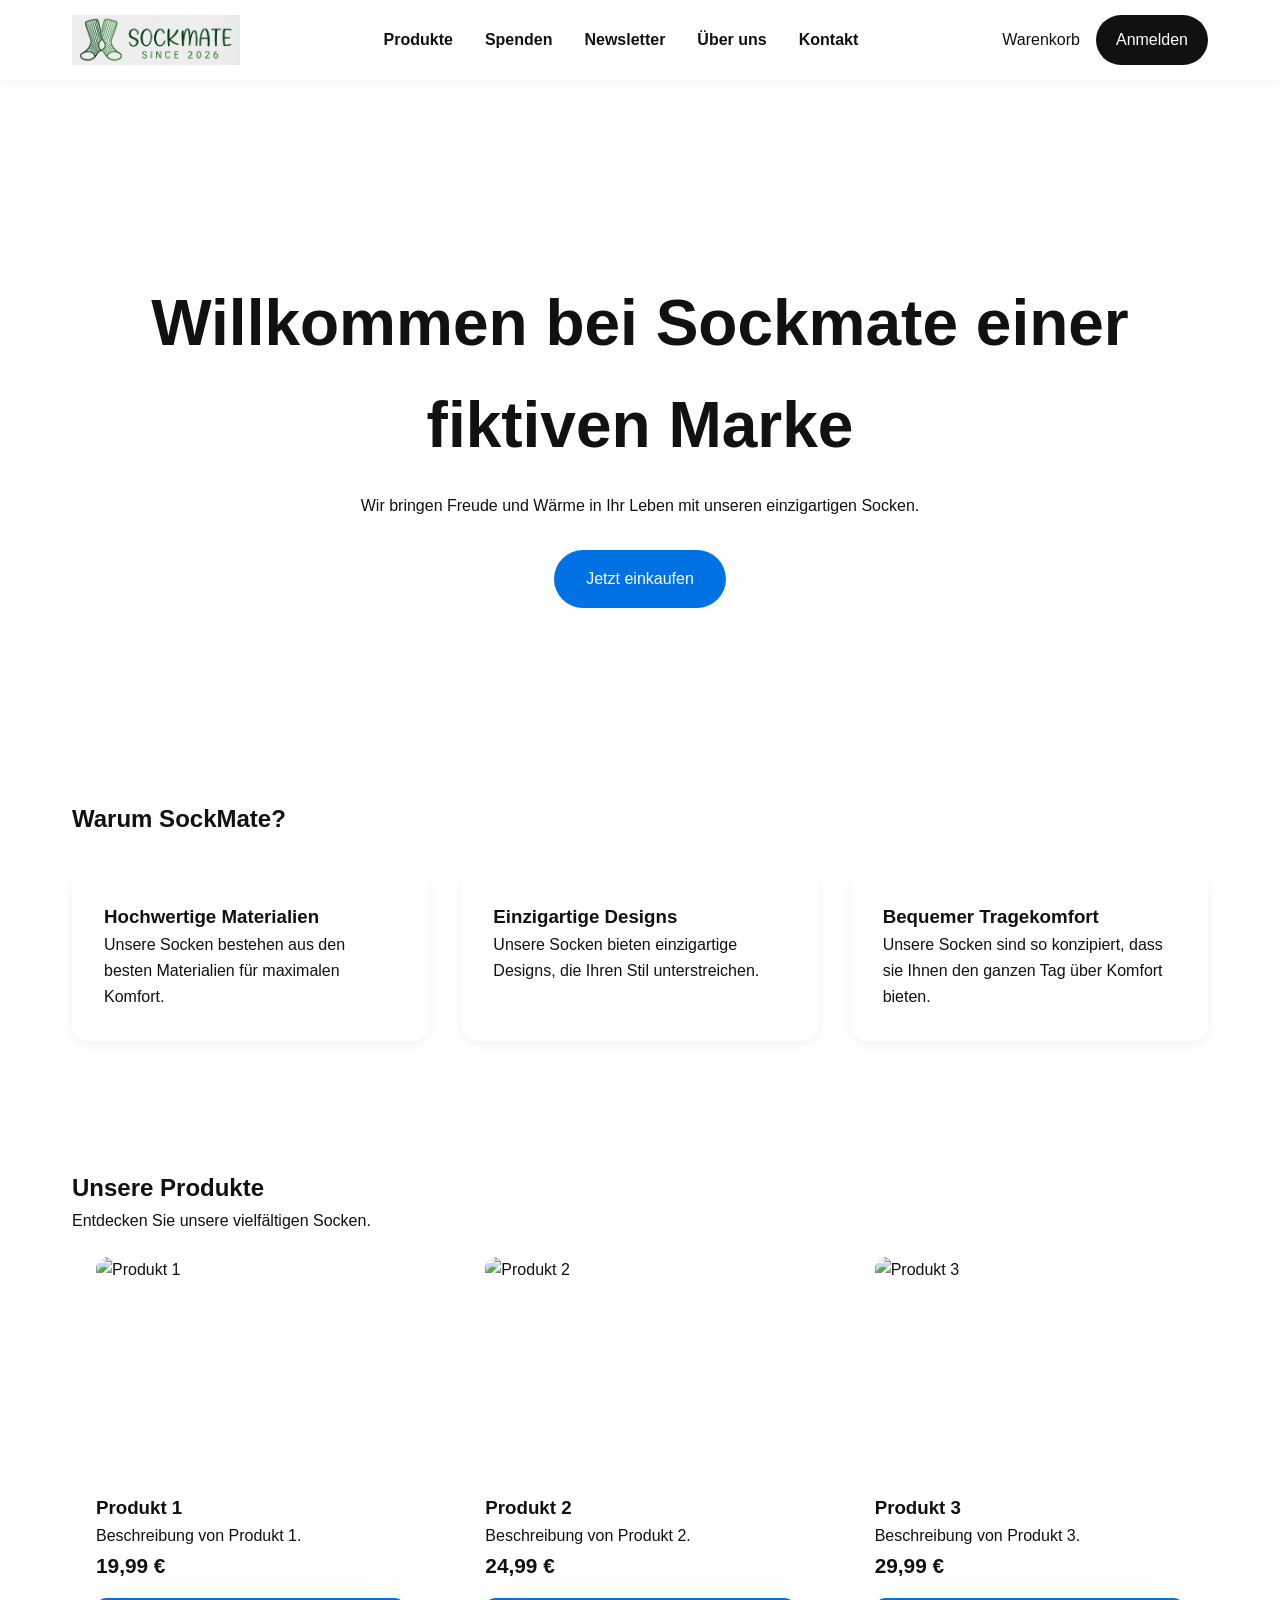
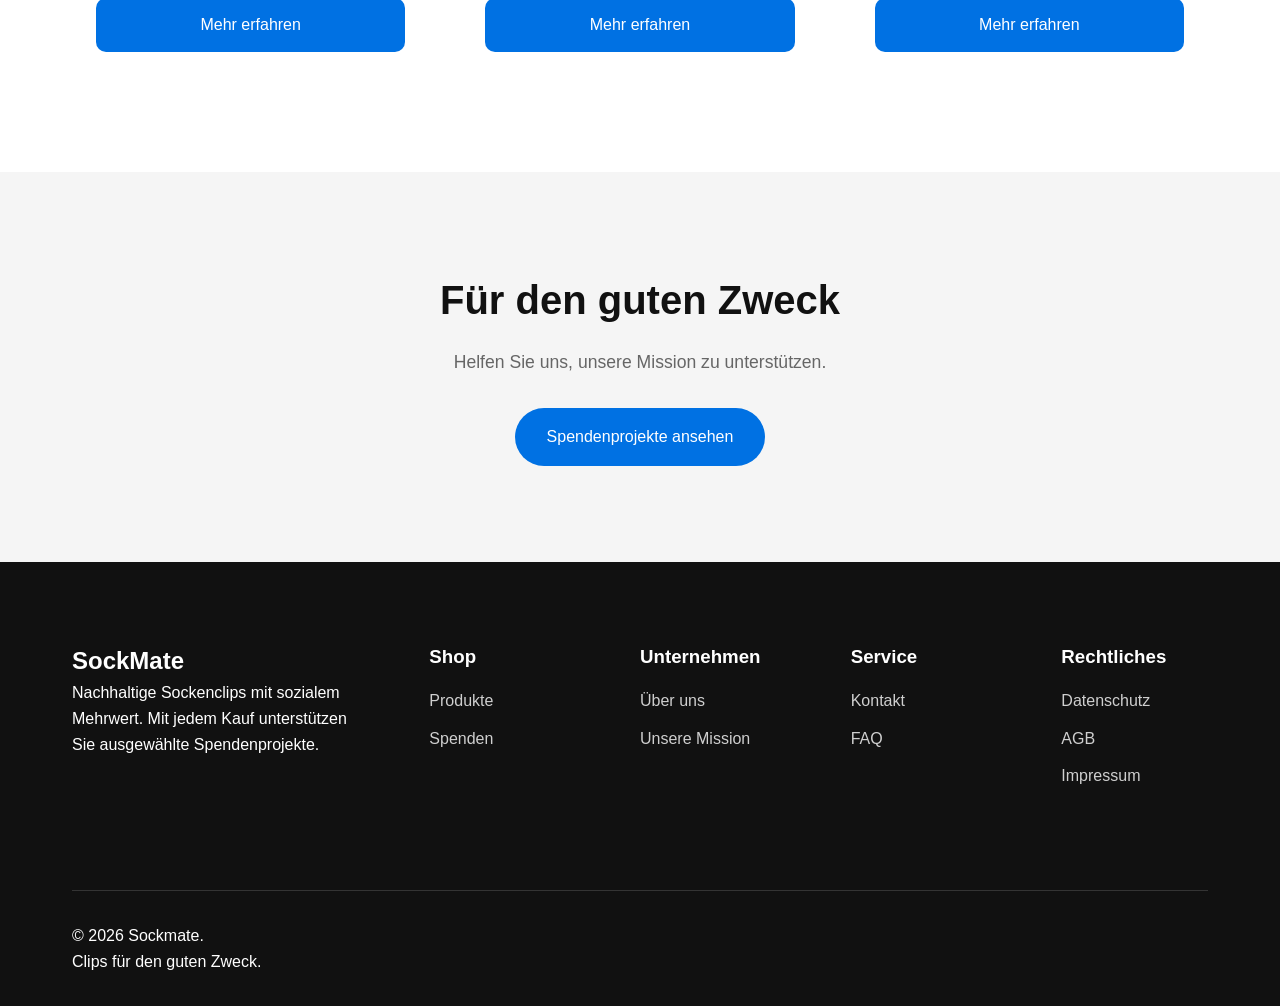
==== commit 6da545b4: "logo eingebunden" ====
--- a/pages/index.html
+++ b/pages/index.html
@@ -18,9 +18,14 @@
                 <a class="logo" href="index.html">
 
                     <img
-                        src="materials/logo.png"
+                        src="..\materials\Logo_lang.png"
                         alt="SockMate Logo">
+
                 </a>
+
+                <button class="menu-toggle" aria-label="Menü öffnen">
+                    ☰
+                </button>
 
                 <nav aria-label="Hauptnavigation">
                     <ul>
--- a/css/styles.css
+++ b/css/styles.css
@@ -48,6 +48,14 @@
     height: 50px;
     width: auto;
     display: block;
+}
+
+.menu-toggle{
+    display: none;
+    background: none;
+    border: none;
+    font-size: 2rem;
+    cursor: pointer;
 }
 
 nav a {
@@ -317,8 +325,21 @@
 @media (max-width:768px){
 
     header .container{
-        flex-direction: column;
-        gap: 1rem;
+        display: flex;
+        justify-content: space-between;
+        align-items: center;
+    }
+
+    .menu-toggle{
+        display: block;
+    }
+
+    nav{
+        display: none;
+    }
+
+    .header-actions{
+        display: none;
     }
 
     nav ul {
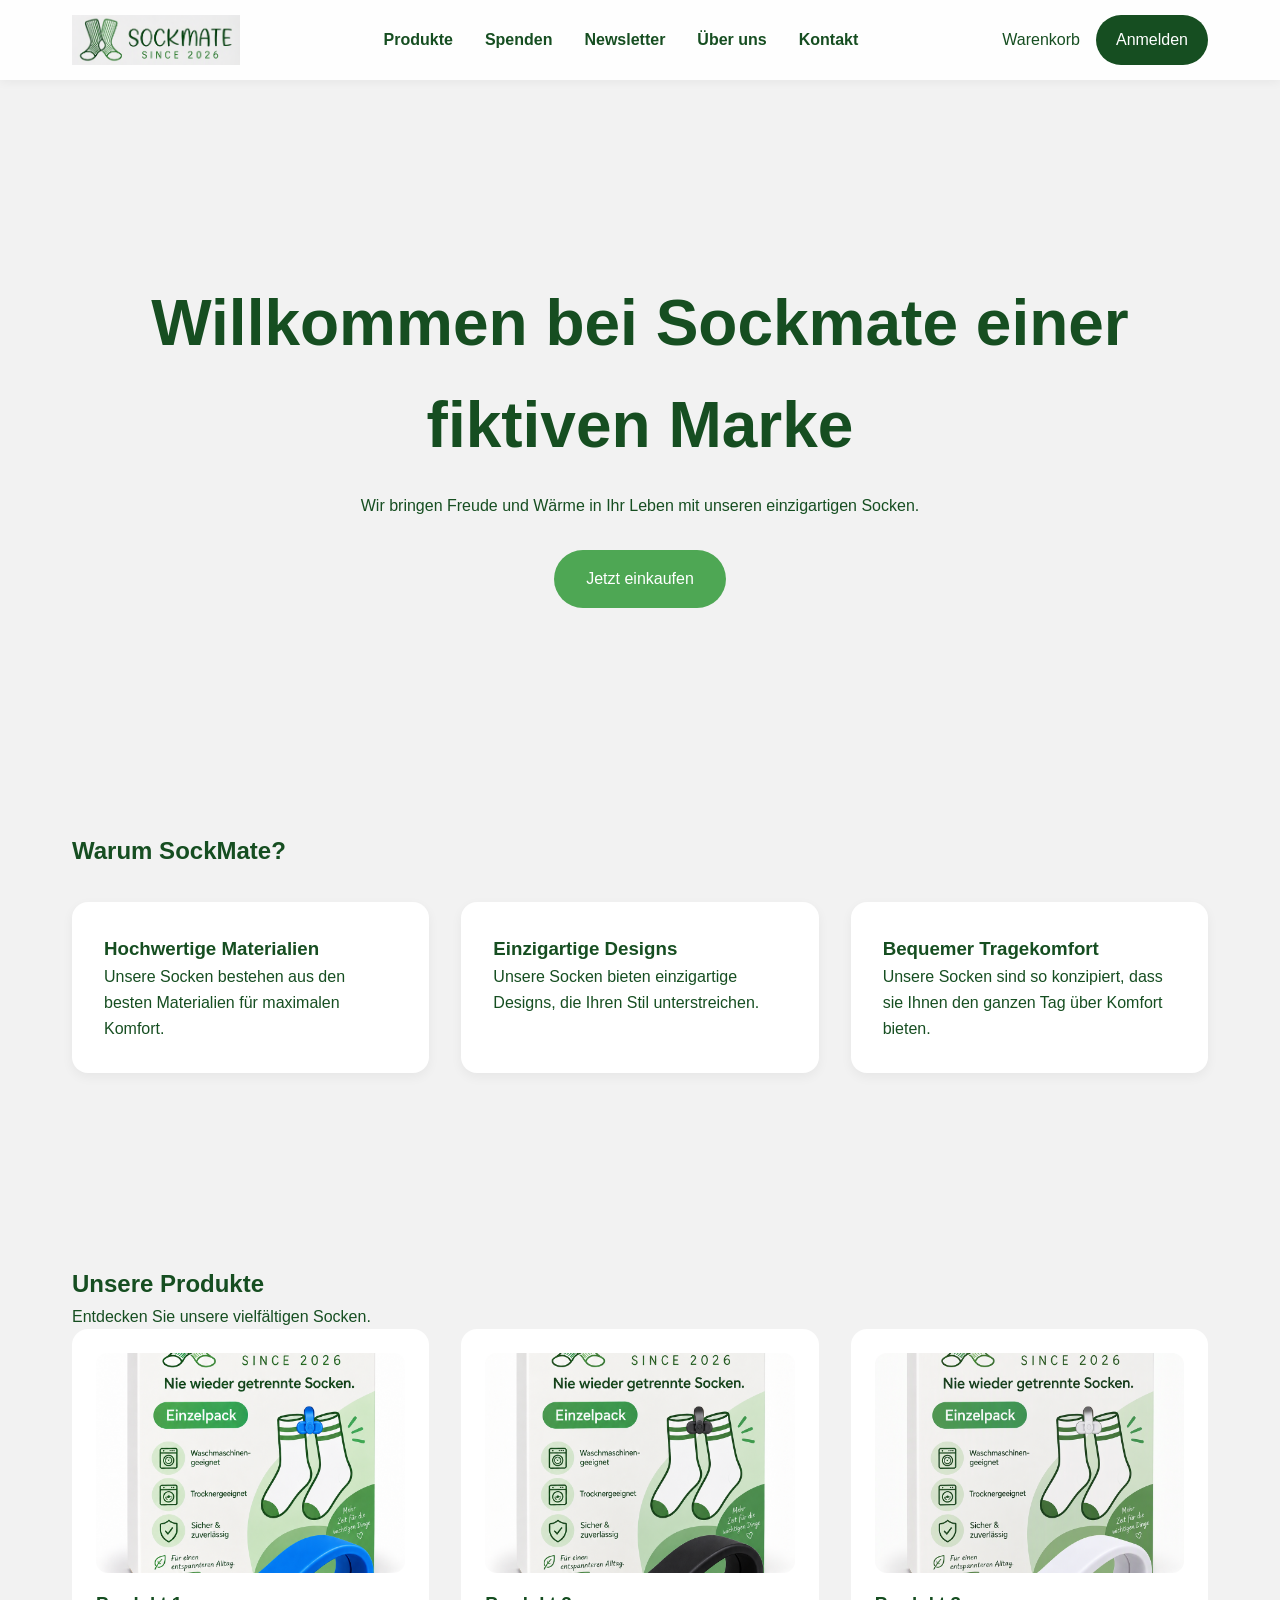
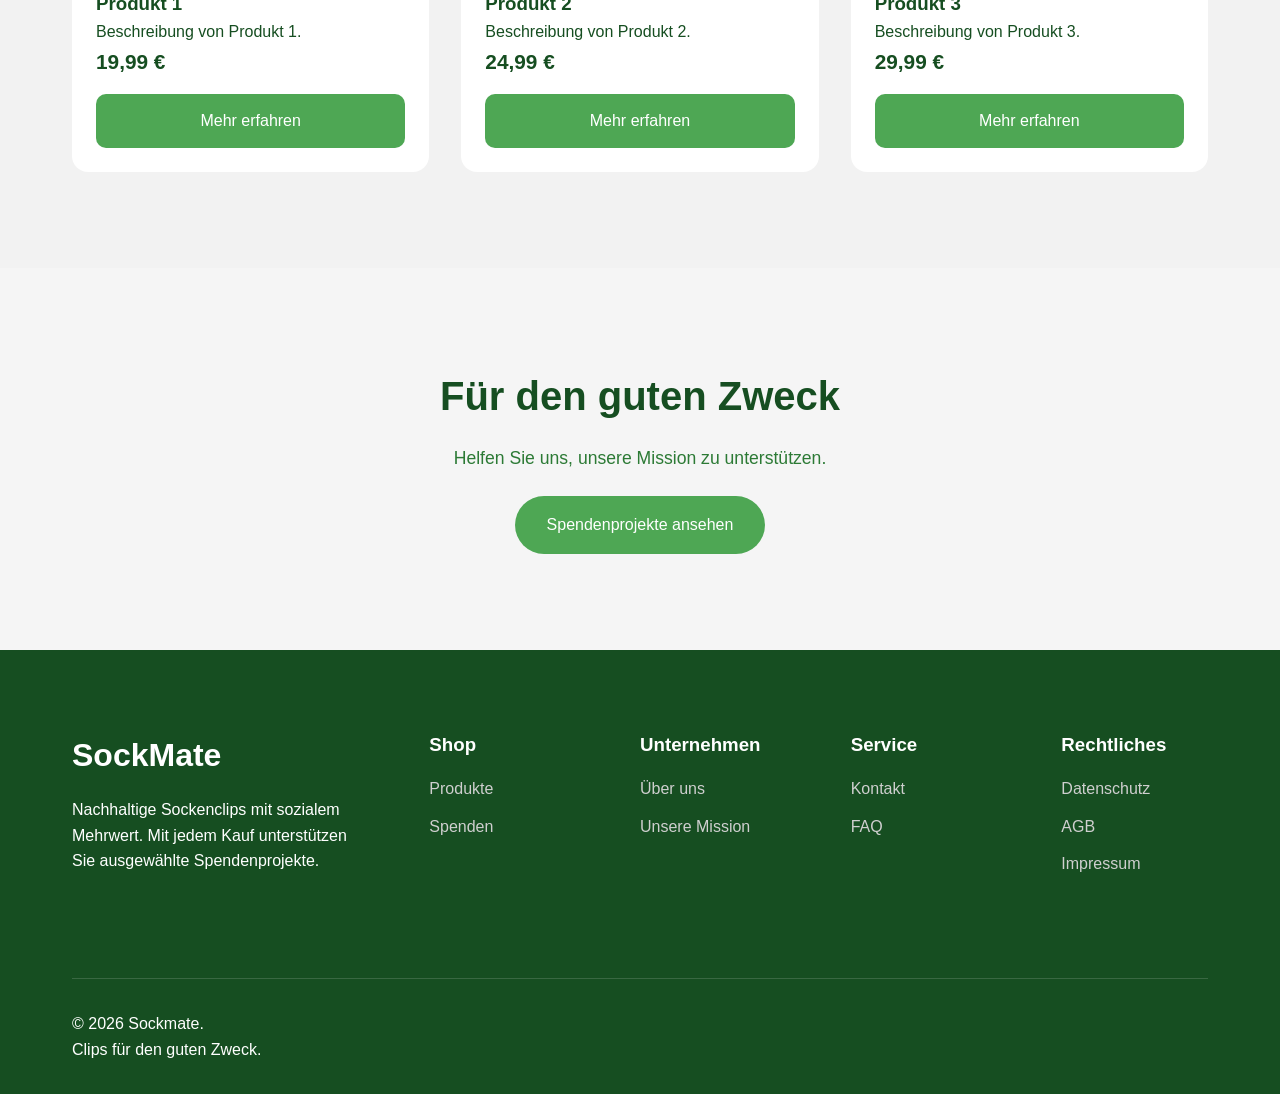
==== commit bb287f05: "Merge branch 'Jolina' into Timea" ====
--- a/pages/index.html
+++ b/pages/index.html
@@ -85,7 +85,7 @@
 
                     <div class="products-grid">
                         <article class="product-card">
-                            <img src="images/sock1.jpg" alt="Produkt 1">
+                            <img src="materials/Einzel-Set blau.png" alt="Produkt 1">
                             <h3>Produkt 1</h3>
                             <p class="product-description">
                                 Beschreibung von Produkt 1.</p>
@@ -95,7 +95,7 @@
                             <a href="product-details.html" class="product-button"> Mehr erfahren</a>
                         </article>
                         <article class="product-card">
-                            <img src="images/sock2.jpg" alt="Produkt 2">
+                            <img src="materials/Einzel-Set schwarz.png" alt="Produkt 2">
                             <h3>Produkt 2</h3>
                             <p class="product-description">
                                 Beschreibung von Produkt 2.</p>
@@ -105,7 +105,7 @@
                             <a href="product-details.html" class="product-button">Mehr erfahren</a>
                         </article>
                         <article class="product-card">
-                            <img src="images/sock3.jpg" alt="Produkt 3">
+                            <img src="materials/Einzel-Set weiss.png" alt="Produkt 3">
                             <h3>Produkt 3</h3>
                             <p class="product-description">
                                 Beschreibung von Produkt 3.</p>
--- a/css/styles.css
+++ b/css/styles.css
@@ -5,11 +5,11 @@
 }
 
 :root {
-    --color-primary: #111111;
-    --color-secondary: #666666;
-    --color-background: #ffffff;
+    --color-primary: #164E21;
+    --color-secondary: #2C7A35;
+    --color-background: #f2f2f2;
     --color-surface: #f5f5f5;
-    --color-accent: #0071e3;
+    --color-accent: #4EA754;
 }
 
 body {
@@ -270,7 +270,7 @@
 }
 
 footer {
-    background-color: #111111;
+    background-color: var(--color-primary);
     padding: 5rem 0 2rem;
     color: white;
 }
@@ -321,6 +321,801 @@
     outline-offset: 3px;
 }
 
+/* SockMate product page styles */
+
+body:has(.product-layout) section,
+body:has(.product-detail-page) section {
+    border: 0;
+    min-height: 0;
+}
+
+.header-content {
+    min-height: 85px;
+    display: flex;
+    align-items: center;
+    justify-content: space-between;
+    gap: 2rem;
+}
+
+body:has(.product-layout) .hero {
+    min-height: 0;
+    display: block;
+    padding: 4rem 0;
+    background: linear-gradient(110deg, #f2f5fc, #ffffff);
+    text-align: left;
+}
+
+.hero-content {
+    display: grid;
+    grid-template-columns: minmax(0, 1fr);
+    align-items: center;
+    gap: 3rem;
+}
+
+.eyebrow {
+    color: var(--color-accent);
+    font-size: 0.95rem;
+    font-weight: 800;
+    letter-spacing: 1px;
+}
+
+.hero-text h1 {
+    margin: 1rem 0;
+    font-size: clamp(2.8rem, 5vw, 4.5rem);
+    line-height: 1.05;
+}
+
+.hero-text p {
+    max-width: 500px;
+    margin-bottom: 2rem;
+    color: var(--color-secondary);
+    font-size: 1.2rem;
+}
+
+.product-layout {
+    display: grid;
+    grid-template-columns: 220px minmax(0, 1fr);
+    gap: 2rem;
+    align-items: start;
+}
+
+.product-filter {
+    display: flex;
+    flex-direction: column;
+    padding: 1.5rem;
+    border: 1px solid var(--color-border);
+    border-radius: 18px;
+    background: white;
+    box-shadow: 0 4px 15px rgba(0, 0, 0, 0.03);
+}
+
+.product-filter h2 {
+    margin-bottom: 1rem;
+    font-size: 1.5rem;
+}
+
+.filter-option {
+    display: flex;
+    flex-direction: column;
+    align-items: flex-start;
+    margin-bottom: 1.5rem;
+}
+
+.filter-option h3 {
+    margin-bottom: 0.8rem;
+    font-size: 1rem;
+}
+
+.filter-option label {
+    display: flex;
+    align-items: center;
+    gap: 8px;
+    margin-bottom: 0.7rem;
+    color: var(--color-secondary);
+    font-size: 0.95rem;
+    cursor: pointer;
+}
+
+.filter-option input {
+    accent-color: var(--color-accent);
+    cursor: pointer;
+}
+
+.filter-search-button {
+    display: block;
+    margin-top: 0.25rem;
+    padding: 0.8rem 1rem;
+    border-radius: 50px;
+    background: var(--color-primary);
+    color: white;
+    font-weight: bold;
+    text-align: center;
+    transition: background 0.3s;
+}
+
+.filter-search-button:hover {
+    background: var(--color-accent);
+}
+
+.product-list {
+    display: grid;
+    grid-template-columns: repeat(2, minmax(0, 1fr));
+    gap: 1.2rem;
+    align-items: stretch;
+}
+
+.product-item {
+    display: flex;
+    min-width: 0;
+    flex-direction: column;
+    overflow: hidden;
+    border: 1px solid var(--color-border);
+    border-radius: 18px;
+    background: white;
+    transition: transform 0.3s, box-shadow 0.3s;
+}
+
+.product-item:hover {
+    transform: translateY(-5px);
+    box-shadow: 0 12px 30px rgba(29, 41, 63, 0.09);
+}
+
+.product-layout:has(.filter-color:checked) .product-item,
+.product-layout:has(.filter-set:checked) .product-item {
+    display: none;
+}
+
+.product-layout:has(.filter-color:checked):not(:has(.filter-set:checked)):has(#filter-black:checked) .variant-black,
+.product-layout:has(.filter-color:checked):not(:has(.filter-set:checked)):has(#filter-white:checked) .variant-white,
+.product-layout:has(.filter-color:checked):not(:has(.filter-set:checked)):has(#filter-colorful:checked) .variant-colorful,
+.product-layout:has(.filter-color:checked):not(:has(.filter-set:checked)):has(#filter-yellow:checked) .variant-yellow,
+.product-layout:has(.filter-color:checked):not(:has(.filter-set:checked)):has(#filter-pink:checked) .variant-pink,
+.product-layout:has(.filter-color:checked):not(:has(.filter-set:checked)):has(#filter-green:checked) .variant-green,
+.product-layout:has(.filter-color:checked):not(:has(.filter-set:checked)):has(#filter-blue:checked) .variant-blue,
+.product-layout:has(.filter-set:checked):not(:has(.filter-color:checked)):has(#filter-single-set:checked) .variant-single,
+.product-layout:has(.filter-set:checked):not(:has(.filter-color:checked)):has(#filter-family-set:checked) .variant-family,
+.product-layout:has(.filter-set:checked):not(:has(.filter-color:checked)):has(#filter-fourer-set:checked) .variant-fourer,
+.product-layout:has(#filter-black:checked):has(#filter-single-set:checked) .variant-black.variant-single,
+.product-layout:has(#filter-black:checked):has(#filter-family-set:checked) .variant-black.variant-family,
+.product-layout:has(#filter-white:checked):has(#filter-single-set:checked) .variant-white.variant-single,
+.product-layout:has(#filter-white:checked):has(#filter-family-set:checked) .variant-white.variant-family,
+.product-layout:has(#filter-colorful:checked):has(#filter-family-set:checked) .variant-colorful.variant-family,
+.product-layout:has(#filter-colorful:checked):has(#filter-fourer-set:checked) .variant-colorful.variant-fourer,
+.product-layout:has(#filter-yellow:checked):has(#filter-single-set:checked) .variant-yellow.variant-single,
+.product-layout:has(#filter-yellow:checked):has(#filter-family-set:checked) .variant-yellow.variant-family,
+.product-layout:has(#filter-yellow:checked):has(#filter-fourer-set:checked) .variant-yellow.variant-fourer,
+.product-layout:has(#filter-pink:checked):has(#filter-single-set:checked) .variant-pink.variant-single,
+.product-layout:has(#filter-pink:checked):has(#filter-family-set:checked) .variant-pink.variant-family,
+.product-layout:has(#filter-pink:checked):has(#filter-fourer-set:checked) .variant-pink.variant-fourer,
+.product-layout:has(#filter-green:checked):has(#filter-single-set:checked) .variant-green.variant-single,
+.product-layout:has(#filter-green:checked):has(#filter-family-set:checked) .variant-green.variant-family,
+.product-layout:has(#filter-green:checked):has(#filter-fourer-set:checked) .variant-green.variant-fourer,
+.product-layout:has(#filter-blue:checked):has(#filter-single-set:checked) .variant-blue.variant-single,
+.product-layout:has(#filter-blue:checked):has(#filter-family-set:checked) .variant-blue.variant-family,
+.product-layout:has(#filter-blue:checked):has(#filter-fourer-set:checked) .variant-blue.variant-fourer {
+    display: flex;
+}
+
+.product-variant-image {
+    position: relative;
+    display: flex;
+    min-height: 190px;
+    align-items: center;
+    justify-content: center;
+    padding: 1rem;
+    background: #f1f2f7;
+}
+
+.other-color-swatches {
+    position: absolute;
+    top: 0.85rem;
+    left: 0.85rem;
+    z-index: 1;
+    display: flex;
+    max-width: 130px;
+    flex-wrap: nowrap;
+    gap: 0.25rem;
+}
+
+.other-color-swatches a {
+    display: inline-flex;
+    border-radius: 50%;
+}
+
+.other-color-swatches a:focus-visible {
+    outline: 2px solid var(--color-accent);
+    outline-offset: 2px;
+}
+
+.other-color-swatches .color-swatch {
+    width: 16px;
+    height: 16px;
+    border: 2px solid white;
+    box-shadow: 0 1px 4px rgba(29, 41, 63, 0.2);
+}
+
+.product-variant-image img {
+    display: block;
+    width: 100%;
+    max-width: 220px;
+    height: 165px;
+    object-fit: contain;
+}
+
+.color-swatch {
+    display: inline-block;
+    width: 13px;
+    height: 13px;
+    flex-shrink: 0;
+    border: 1px solid #cbd1dc;
+    border-radius: 50%;
+}
+
+.color-swatch.black {
+    background: #171717;
+}
+
+.color-swatch.white {
+    background: #ffffff;
+}
+
+.color-swatch.blue {
+    background: #287bd8;
+}
+
+.color-swatch.pink {
+    background: #ed75a8;
+}
+
+.color-swatch.yellow {
+    background: #f4d343;
+}
+
+.color-swatch.green {
+    background: #42a66b;
+}
+
+.color-swatch.colorful {
+    background: linear-gradient(135deg, #171717 0%, #ffffff 25%, #287bd8 45%, #42a66b 60%, #f4d343 75%, #ed75a8 100%);
+}
+
+.product-info {
+    display: flex;
+    flex: 1;
+    flex-direction: column;
+    padding: 1.2rem;
+}
+
+.product-category {
+    margin-bottom: 0.5rem;
+    color: var(--color-accent);
+    font-size: 0.7rem;
+    font-weight: bold;
+    letter-spacing: 0.7px;
+}
+
+.product-info h2 {
+    margin-bottom: 0.7rem;
+    font-size: 1.25rem;
+}
+
+.product-info p {
+    margin-bottom: 1rem;
+    color: var(--color-secondary);
+    font-size: 0.93rem;
+}
+
+.product-info .product-price {
+    margin-top: auto;
+    margin-bottom: 1rem;
+    color: var(--color-primary);
+    font-size: 1.5rem;
+    font-weight: 800;
+}
+
+.product-info .product-button {
+    display: block;
+    padding: 0.8rem;
+    border-radius: 50px;
+    background: var(--color-primary);
+    color: white;
+    font-weight: bold;
+    text-align: center;
+    transition: background 0.3s;
+}
+
+.product-info .product-button:hover {
+    background: var(--color-accent);
+}
+
+.visually-hidden {
+    position: absolute;
+    width: 1px;
+    height: 1px;
+    overflow: hidden;
+    clip: rect(0, 0, 0, 0);
+    white-space: nowrap;
+    border: 0;
+    padding: 0;
+    margin: -1px;
+}
+
+.product-detail-page {
+    padding: 2rem 0 5rem;
+}
+
+.product-detail-page .family-detail-breadcrumb,
+.product-detail-page .family-detail,
+.product-detail-page .fourer-detail-breadcrumb,
+.product-detail-page .fourer-detail {
+    display: none;
+}
+
+.product-detail-page:has(.family-detail input:target) .product-detail-breadcrumb:not(.family-detail-breadcrumb),
+.product-detail-page:has(.family-detail input:target) .product-detail-grid:not(.family-detail),
+.product-detail-page:has(.fourer-detail input:target) .product-detail-breadcrumb:not(.fourer-detail-breadcrumb),
+.product-detail-page:has(.fourer-detail input:target) .product-detail-grid:not(.fourer-detail) {
+    display: none;
+}
+
+.product-detail-page:has(.family-detail input:target) .family-detail-breadcrumb,
+.product-detail-page:has(.fourer-detail input:target) .fourer-detail-breadcrumb {
+    display: block;
+}
+
+.product-detail-page:has(.family-detail input:target) .family-detail,
+.product-detail-page:has(.fourer-detail input:target) .fourer-detail {
+    display: grid;
+}
+
+.product-detail-breadcrumb {
+    margin-bottom: 1.5rem;
+    color: var(--color-secondary);
+}
+
+.product-detail-breadcrumb a {
+    color: var(--color-accent);
+}
+
+.product-detail-grid {
+    display: grid;
+    grid-template-columns: minmax(0, 1.1fr) minmax(320px, 0.9fr);
+    align-items: start;
+    gap: 2rem;
+}
+
+.product-detail-gallery,
+.product-detail-info {
+    min-width: 0;
+    border: 1px solid var(--color-border);
+    border-radius: 18px;
+    background: white;
+    box-shadow: 0 4px 15px rgba(0, 0, 0, 0.03);
+}
+
+.product-detail-gallery {
+    display: grid;
+    grid-template-columns: repeat(3, minmax(0, 1fr));
+    gap: 0.75rem;
+    padding: 1.5rem;
+}
+
+.detail-color-radio {
+    position: absolute;
+    width: 1px;
+    height: 1px;
+    opacity: 0;
+}
+
+.detail-color-option {
+    display: flex;
+    min-height: 108px;
+    flex-direction: column;
+    align-items: center;
+    justify-content: center;
+    gap: 0.25rem;
+    padding: 0.5rem;
+    border: 1px solid var(--color-border);
+    border-radius: 10px;
+    font-size: 0.9rem;
+    text-align: center;
+    cursor: pointer;
+}
+
+.detail-option-image {
+    width: 76px;
+    height: 54px;
+    object-fit: contain;
+}
+
+.detail-color-radio:checked + .detail-color-option {
+    border-color: var(--color-accent);
+    background: #edf6ff;
+    font-weight: bold;
+}
+
+.detail-color-radio:focus-visible + .detail-color-option {
+    outline: 2px solid var(--color-accent);
+    outline-offset: 2px;
+}
+
+.detail-image-stage {
+    display: flex;
+    grid-column: 1 / -1;
+    min-height: 440px;
+    align-items: center;
+    justify-content: center;
+    margin-top: 0.5rem;
+    border-radius: 12px;
+    background: #f1f2f7;
+}
+
+.detail-product-image {
+    display: none;
+    width: 100%;
+    max-width: 430px;
+    height: 420px;
+    padding: 1rem;
+    object-fit: contain;
+}
+
+.fourer-detail-product-image {
+    display: block;
+}
+
+#detail-black:checked ~ .detail-image-stage .detail-img-black,
+#detail-white:checked ~ .detail-image-stage .detail-img-white,
+#detail-blue:checked ~ .detail-image-stage .detail-img-blue,
+#detail-pink:checked ~ .detail-image-stage .detail-img-pink,
+#detail-yellow:checked ~ .detail-image-stage .detail-img-yellow,
+#detail-green:checked ~ .detail-image-stage .detail-img-green,
+#family-detail-black:checked ~ .detail-image-stage .family-detail-img-black,
+#family-detail-white:checked ~ .detail-image-stage .family-detail-img-white,
+#family-detail-colorful:checked ~ .detail-image-stage .family-detail-img-colorful,
+#family-detail-blue:checked ~ .detail-image-stage .family-detail-img-blue,
+#family-detail-yellow:checked ~ .detail-image-stage .family-detail-img-yellow,
+#family-detail-green:checked ~ .detail-image-stage .family-detail-img-green,
+#family-detail-pink:checked ~ .detail-image-stage .family-detail-img-pink,
+#fourer-detail-black:checked ~ .detail-image-stage .fourer-detail-img-black,
+#fourer-detail-white:checked ~ .detail-image-stage .fourer-detail-img-white,
+#fourer-detail-colorful:checked ~ .detail-image-stage .fourer-detail-img-colorful,
+#fourer-detail-blue:checked ~ .detail-image-stage .fourer-detail-img-blue,
+#fourer-detail-yellow:checked ~ .detail-image-stage .fourer-detail-img-yellow,
+#fourer-detail-green:checked ~ .detail-image-stage .fourer-detail-img-green,
+#fourer-detail-pink:checked ~ .detail-image-stage .fourer-detail-img-pink {
+    display: block;
+}
+
+.product-detail-info {
+    padding: 2rem;
+}
+
+.family-detail-breadcrumb {
+    margin-top: 4rem;
+}
+
+.product-detail-info h1 {
+    margin-bottom: 1rem;
+    font-size: clamp(2rem, 4vw, 2.8rem);
+    line-height: 1.15;
+}
+
+.product-detail-info h2 {
+    margin: 1.5rem 0 0.5rem;
+    font-size: 1.1rem;
+}
+
+.detail-short-description,
+.detail-color-help {
+    color: var(--color-secondary);
+}
+
+.detail-price {
+    margin-top: 1.5rem;
+    font-size: 2rem;
+    font-weight: 800;
+}
+
+.detail-back-button {
+    display: inline-block;
+    margin-top: 1.5rem;
+    padding: 0.8rem 1.3rem;
+    border-radius: 50px;
+    background: var(--color-primary);
+    color: white;
+    font-weight: bold;
+}
+
+.detail-back-button:hover {
+    background: var(--color-accent);
+}
+
+.add-to-cart-button {
+    display: block;
+    margin-top: 0.75rem;
+    padding: 0.9rem 1.3rem;
+    border: 2px solid var(--color-accent);
+    border-radius: 50px;
+    color: var(--color-primary);
+    font-weight: bold;
+    text-align: center;
+    transition: 0.3s;
+}
+
+.add-to-cart-button:hover {
+    background: var(--color-accent);
+    color: white;
+}
+
+.features {
+    padding: 2rem 0 4rem;
+}
+
+.features-content {
+    display: grid;
+    grid-template-columns: 1.2fr 1fr 1fr 1fr;
+    align-items: center;
+    gap: 1.5rem;
+    padding: 2.5rem;
+    border-radius: 25px;
+    background: #e9f0ff;
+}
+
+.features-heading h2 {
+    margin-bottom: 0.7rem;
+    font-size: 2rem;
+    line-height: 1.2;
+}
+
+.features-heading p,
+.feature-card p {
+    color: var(--color-secondary);
+}
+
+.feature-card {
+    padding: 1rem;
+    border-left: 1px solid #bdc9df;
+    text-align: center;
+}
+
+.feature-card span {
+    display: block;
+    margin-bottom: 0.5rem;
+    font-size: 2.5rem;
+}
+
+.feature-card h3 {
+    margin-bottom: 0.5rem;
+    font-size: 1rem;
+}
+
+.feature-card p {
+    font-size: 0.9rem;
+}
+
+.charity p {
+    margin-bottom: 1.5rem;
+    color: var(--color-secondary);
+}
+
+.footer-brand h2 {
+    margin-bottom: 1rem;
+    font-size: 2rem;
+}
+
+.footer-brand p {
+    max-width: 300px;
+}
+
+@media (max-width: 950px) {
+    .header-content {
+        flex-wrap: wrap;
+        padding: 1rem 0;
+    }
+
+    .product-layout {
+        grid-template-columns: 1fr;
+    }
+
+    .product-detail-grid {
+        grid-template-columns: minmax(0, 1fr) minmax(0, 1fr);
+    }
+
+    .product-filter {
+        align-items: flex-start;
+    }
+
+    .features-content {
+        grid-template-columns: repeat(2, 1fr);
+    }
+
+    .feature-card:nth-child(2n) {
+        border-left: 0;
+    }
+}
+
+@media (max-width: 768px) {
+    .product-list {
+        grid-template-columns: 1fr;
+    }
+}
+
+@media (max-width: 650px) {
+    .header-content {
+        flex-direction: column;
+        gap: 1rem;
+    }
+
+    body:has(.product-layout) nav ul,
+    body:has(.product-detail-page) nav ul {
+        flex-wrap: wrap;
+        justify-content: center;
+        gap: 1rem;
+    }
+
+    .product-detail-grid {
+        grid-template-columns: 1fr;
+    }
+
+    .product-detail-gallery {
+        padding: 1rem;
+    }
+
+    .detail-image-stage {
+        min-height: 300px;
+    }
+
+    .detail-product-image {
+        height: 280px;
+    }
+
+    .product-detail-info {
+        padding: 1.5rem;
+    }
+
+    .features-content {
+        grid-template-columns: 1fr;
+        padding: 1.5rem;
+    }
+
+    .feature-card {
+        border-top: 1px solid #bdc9df;
+        border-left: 0;
+    }
+
+}
+
+.contact-info {
+    text-align: left;
+    margin-top: 2rem;
+    margin-bottom: 2rem;
+    width: 80%;
+}
+
+.contact-info h2 {
+    margin-bottom: 0.5rem;
+    font-size: 2rem;
+    text-align: left;
+}
+
+.contact-info p {
+    line-height: 1.6;
+}
+
+form h3 {
+    margin-bottom: 1.5rem;
+}
+
+.contact-section input[type=text],
+.contact-section input[type=email],
+.contact-section select,
+.contact-section textarea {
+    width: 80%;
+    display: block;
+    padding: 12px;
+    border: 1px solid #ccc;
+    border-radius: 10px;
+    box-sizing: border-box;
+    margin-top: 6px;
+    margin-bottom: 16px;
+    resize: vertical;
+    font-family: inherit;
+}
+
+form input:focus-visible,
+form textarea:focus-visible {
+     outline: 3px solid #ff6b35;
+    outline-offset: 3px;
+}
+
+.contact-section button {
+    background-color: var(--color-accent);
+    color: #ffffff;
+    padding: 0.9rem 1.5rem;
+    border: none;
+    border-radius: 10px;
+    cursor: pointer;
+    font-weight: bold;
+    margin-bottom: 3rem;
+}
+
+
+.contact-section button:hover {
+    opacity: 0.75;
+}
+
+.contact-section button:focus-visible {
+    outline: 3px solid #ff6b35;
+    outline-offset: 3px;
+}
+
+
+.impressum {
+    text-align: left;
+    margin-bottom: 2rem;
+    background-color:transparent;
+    color:#000000;
+    border: none;
+}
+
+.impressum h2 {
+    margin-bottom: 0.5rem;
+    margin-top: 2rem;
+    font-size: 2rem;
+    text-align: left;
+}
+
+.impressum h3 {
+    margin-bottom: 2rem;
+    text-align: left;
+}
+
+.impressum p {
+    margin-bottom: 1rem;
+    line-height: 1.6;
+
+}
+
+.impressum address {
+    margin-bottom: 1rem;
+    line-height: 1.6;
+
+}
+
+.about-section h2 {
+    margin-bottom: 2rem;
+    margin-top: 2rem;
+    font-size: 2rem;
+    text-align: left;
+}
+
+.about-section h3 {
+    margin-bottom: 0.5rem;
+    margin-top: 2rem;
+    font-size: 1.5rem;
+    text-align: left;
+}
+.about-section p {
+    margin-bottom: 1rem;
+    line-height: 1.6;
+
+}
+
+.about-section {
+    margin-bottom: 3rem;
+    line-height: 1.6;
+
+}
+
+.about-image {
+    width: 500px;
+    max-width: 100%;
+    height: auto;
+    display: block;
+    margin-left: 0rem;
+    border-radius: 10px;
+}
+
 
 @media (max-width:768px){
 
@@ -362,4 +1157,171 @@
         grid-template-columns: 1fr;
     }
 
-}+}/* Spendenprojekte Seite Layout */
+/* Einführungsbereich mit Überschrift und Text */
+.spendenprojekte {
+    padding: 4rem 0;
+    text-align: center;
+    background-color: var(--color-surface);
+}
+
+/* Hauptüberschrift der Spendenprojekt-Seite */
+.spendenprojekte h2 {
+    font-size: 2.5rem;
+    margin-bottom: 1rem;
+}
+
+/* Einleitungstext unter der Überschrift */
+.spendenprojekte p {
+    max-width: 700px;
+    margin: 0 auto;
+    color: var(--color-secondary);
+    font-size: 1.1rem;
+}
+
+/* Bereich mit allen Spendenprojekten */
+.donation-projects {
+    padding: 4rem 0;
+}
+
+/* Liste bzw. Stapel der einzelnen Spendenprojekte */
+.donation-list {
+    display: flex;
+    flex-direction: column;
+    gap: 2rem;
+}
+
+/* Eine einzelne Spendenprojekt-Karte */
+.donation-card {
+    background-color: #ffffff;
+    padding: 2rem;
+    border-radius: 16px;
+    box-shadow: 0 4px 12px rgba(0, 0, 0, 0.05);
+    transition: transform 0.3s ease, box-shadow 0.3s ease;
+}
+
+/* Leichter Effekt, wenn man mit der Maus über eine Karte fährt */
+.donation-card:hover {
+    transform: translateY(-4px);
+    box-shadow: 0 10px 30px rgba(0, 0, 0, 0.08);
+}
+
+/* Überschrift eines einzelnen Projekts */
+.donation-card h3 {
+    margin-bottom: 1.5rem;
+}
+
+/* Bereich mit dem Bild eines Projekts */
+.donation-content {
+    margin-bottom: 1.5rem;
+}
+
+/* Das Bild innerhalb einer Spendenkarte */
+.donation-image {
+    width: 100%;
+    max-width: 320px;
+    height: auto;
+    display: block;
+    border-radius: 12px;
+    object-fit: cover;
+}
+
+/* Text- und Linkbereich eines Projekts */
+.donation-info {
+    display: flex;
+    flex-direction: column;
+    align-items: flex-start;
+    gap: 1rem;
+}
+
+/* Text innerhalb des Informationsbereichs */
+.donation-info p {
+    line-height: 1.6;
+}
+
+/* Button-ähnlicher Link für "Mehr lesen" */
+.read-more-btn {
+    display: inline-block;
+    padding: 0.75rem 1.25rem;
+    background-color: var(--color-accent);
+    color: #ffffff;
+    text-decoration: none;
+    border-radius: 10px;
+    font-weight: bold;
+    transition: opacity 0.3s ease;
+}
+
+/* Effekt beim Überfahren des Links */
+.read-more-btn:hover {
+    opacity: 0.75;
+}
+
+/* Tastaturfokus für den Link, wichtig für Barrierefreiheit */
+.read-more-btn:focus-visible {
+    outline: 3px solid var(--color-accent);
+    outline-offset: 3px;
+}
+
+/* Bereich zum Vorschlagen eines neuen Projekts */
+.project-suggestion {
+    background-color: var(--color-surface);
+    padding: 3rem;
+    border-radius: 16px;
+    margin-top: 3rem;
+    text-align: center;
+}
+
+/* Überschrift im Vorschlagsbereich */
+.project-suggestion h3 {
+    margin-bottom: 1rem;
+}
+
+/* Textabsätze im Vorschlagsbereich */
+.project-suggestion p {
+    max-width: 700px;
+    margin: 0 auto 1rem;
+    color: var(--color-secondary);
+}
+
+/* Button zum Öffnen der Kontaktseite */
+.project-suggestion-button {
+    display: inline-block;
+    margin-top: 1rem;
+    padding: 0.9rem 1.5rem;
+    background-color: var(--color-accent);
+    color: #ffffff;
+    text-decoration: none;
+    border-radius: 999px;
+    font-weight: bold;
+    transition: opacity 0.3s ease;
+}
+
+/* Effekt beim Überfahren des Buttons */
+.project-suggestion-button:hover {
+    opacity: 0.75;
+}
+
+/* Tastaturfokus für den Button */
+.project-suggestion-button:focus-visible {
+    outline: 3px solid var(--color-accent);
+    outline-offset: 3px;
+}
+
+/* Responsive Anpassung für kleine Bildschirme */
+@media (max-width: 768px) {
+
+    /* Bilder werden auf Handys kleiner dargestellt */
+    .donation-image {
+        max-width: 100%;
+    }
+
+    /* Karten erhalten weniger Innenabstand */
+    .donation-card {
+        padding: 1.5rem;
+    }
+
+    /* Der Vorschlagsbereich wird kompakter */
+    .project-suggestion {
+        padding: 2rem;
+    }
+}
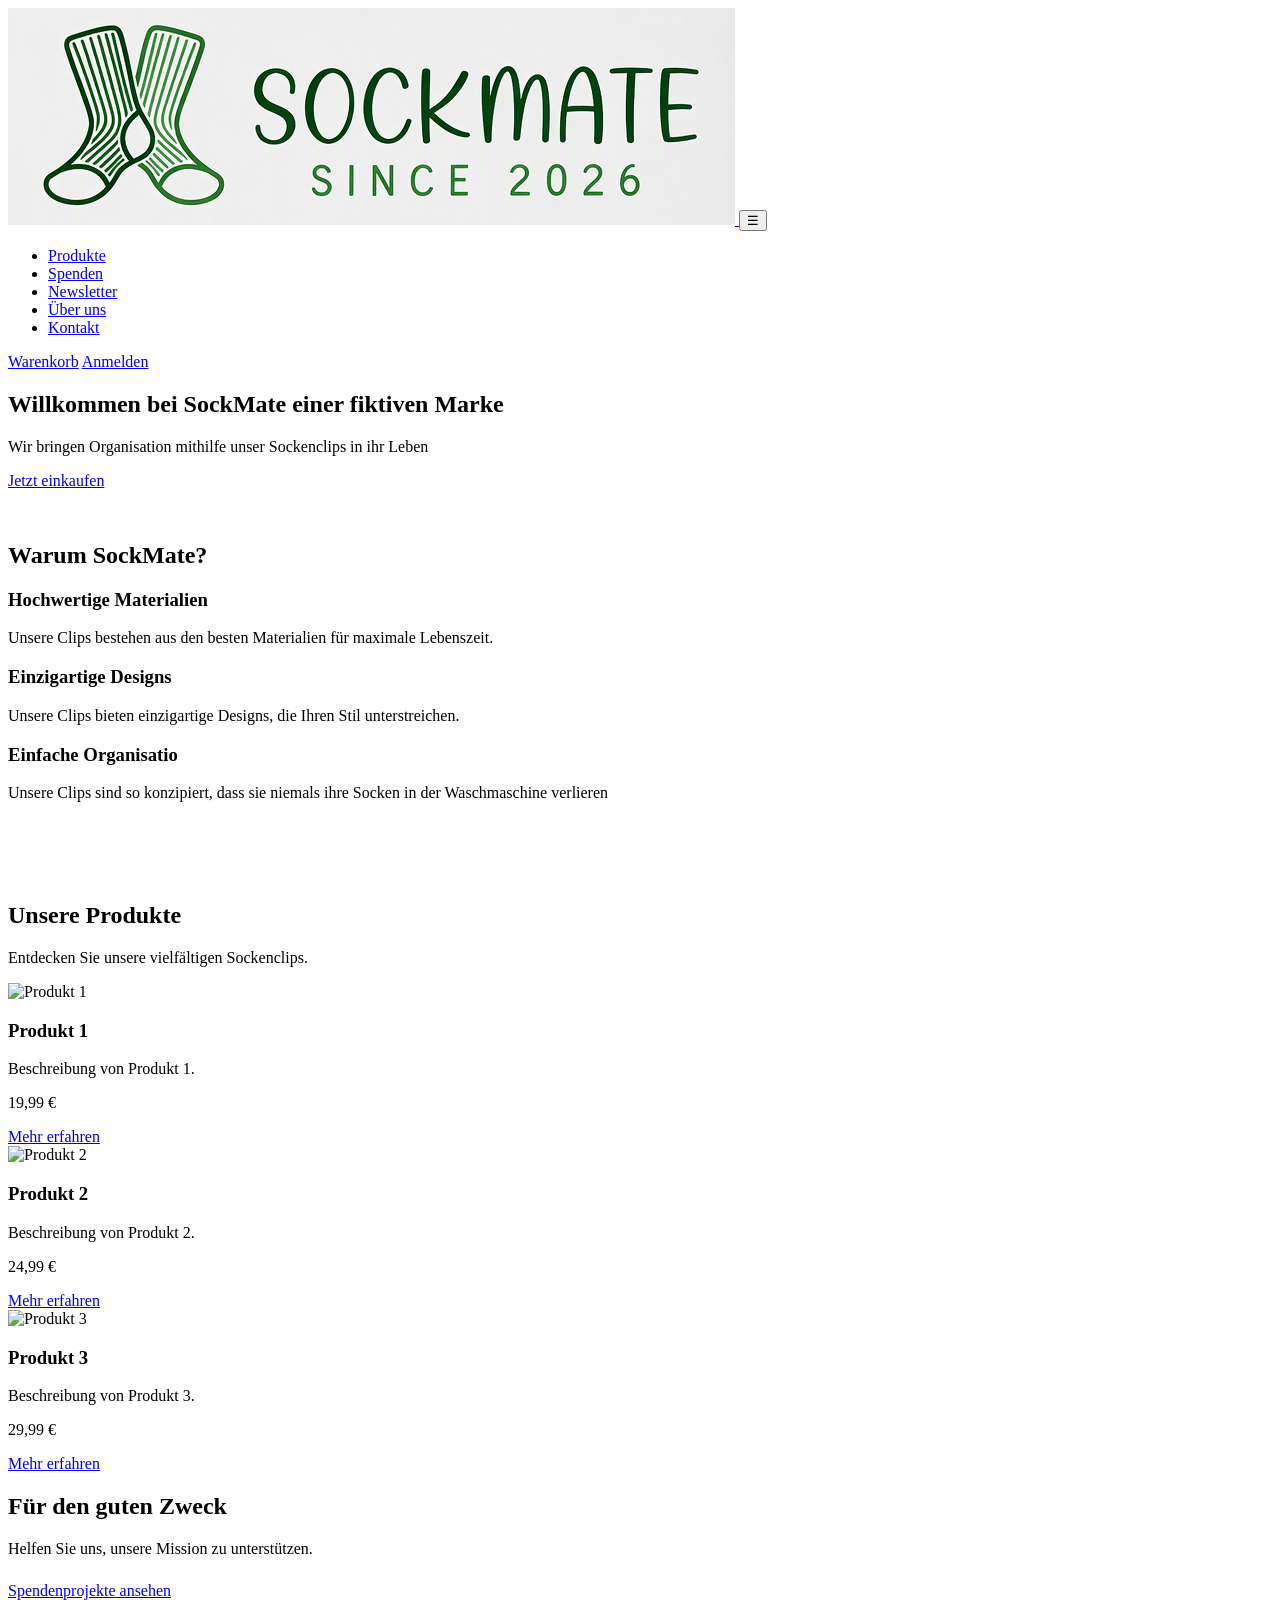
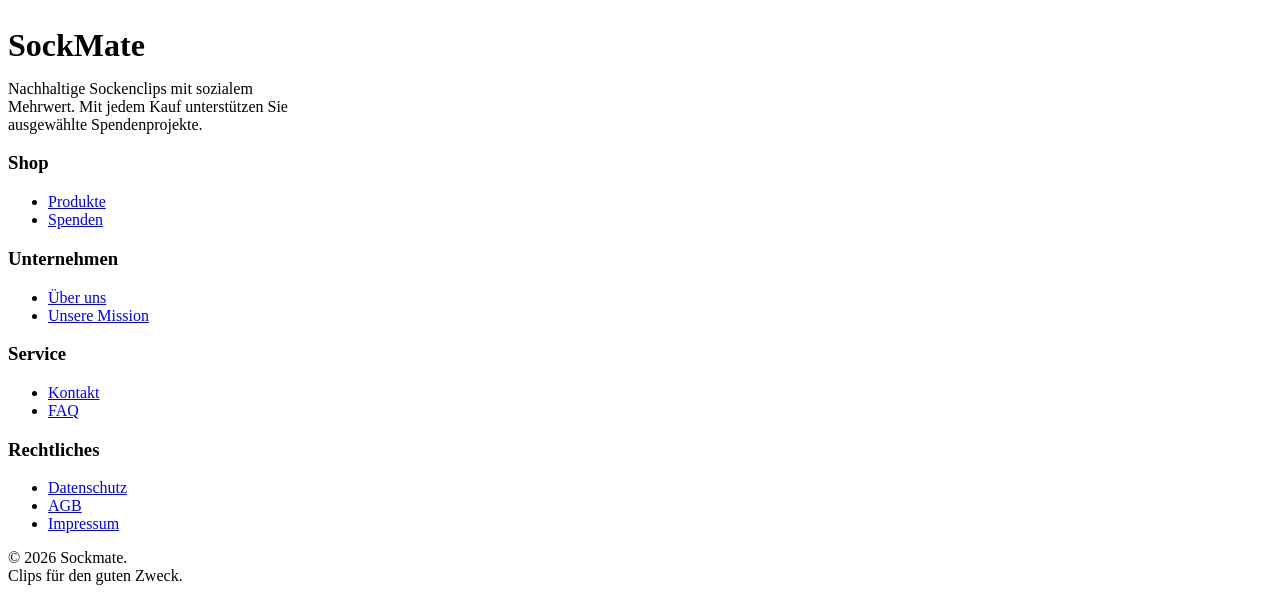
==== commit 4e9c9e55: "Inhalt angepasst" ====
--- a/pages/index.html
+++ b/pages/index.html
@@ -50,8 +50,8 @@
             <section class="hero">
 
                 <div class="container">
-                    <h1>Willkommen bei Sockmate einer fiktiven Marke</h1>
-                    <p>Wir bringen Freude und Wärme in Ihr Leben mit unseren einzigartigen Socken.</p>
+                    <h1>Willkommen bei SockMate einer fiktiven Marke</h1>
+                    <p>Wir bringen Organisation mithilfe unser Sockenclips in ihr Leben</p>
                     <a href="products.htm" class="hero-btn">Jetzt einkaufen</a>
                 </div>
             </section>
@@ -63,15 +63,15 @@
                     <div class="vorteile-grid">
                         <article class="vorteil-card">
                             <h3>Hochwertige Materialien</h3>
-                            <p>Unsere Socken bestehen aus den besten Materialien für maximalen Komfort.</p>
+                            <p>Unsere Clips bestehen aus den besten Materialien für maximale Lebenszeit.</p>
                         </article>
                         <article class="vorteil-card">
                             <h3>Einzigartige Designs</h3>
-                            <p>Unsere Socken bieten einzigartige Designs, die Ihren Stil unterstreichen.</p>
+                            <p>Unsere Clips bieten einzigartige Designs, die Ihren Stil unterstreichen.</p>
                         </article>
                         <article class="vorteil-card">
-                            <h3>Bequemer Tragekomfort</h3>
-                            <p>Unsere Socken sind so konzipiert, dass sie Ihnen den ganzen Tag über Komfort bieten.</p>
+                            <h3>Einfache Organisatio</h3>
+                            <p>Unsere Clips sind so konzipiert, dass sie niemals ihre Socken in der Waschmaschine verlieren</p>
                         </article>
                     </div>
 
@@ -81,11 +81,11 @@
             <section class="products">
                 <div class="container">
                     <h2>Unsere Produkte</h2>
-                    <p>Entdecken Sie unsere vielfältigen Socken.</p>
+                    <p>Entdecken Sie unsere vielfältigen Sockenclips.</p>
 
                     <div class="products-grid">
                         <article class="product-card">
-                            <img src="materials/Einzel-Set blau.png" alt="Produkt 1">
+                            <img src="images/sock1.jpg" alt="Produkt 1">
                             <h3>Produkt 1</h3>
                             <p class="product-description">
                                 Beschreibung von Produkt 1.</p>
@@ -95,7 +95,7 @@
                             <a href="product-details.html" class="product-button"> Mehr erfahren</a>
                         </article>
                         <article class="product-card">
-                            <img src="materials/Einzel-Set schwarz.png" alt="Produkt 2">
+                            <img src="images/sock2.jpg" alt="Produkt 2">
                             <h3>Produkt 2</h3>
                             <p class="product-description">
                                 Beschreibung von Produkt 2.</p>
@@ -105,7 +105,7 @@
                             <a href="product-details.html" class="product-button">Mehr erfahren</a>
                         </article>
                         <article class="product-card">
-                            <img src="materials/Einzel-Set weiss.png" alt="Produkt 3">
+                            <img src="images/sock3.jpg" alt="Produkt 3">
                             <h3>Produkt 3</h3>
                             <p class="product-description">
                                 Beschreibung von Produkt 3.</p>
--- a/css/styles.css
+++ b/css/styles.css
@@ -1,326 +1,3 @@
-* {
-    margin: 0;
-    padding: 0;
-    box-sizing: border-box;
-}
-
-:root {
-    --color-primary: #164E21;
-    --color-secondary: #2C7A35;
-    --color-background: #f2f2f2;
-    --color-surface: #f5f5f5;
-    --color-accent: #4EA754;
-}
-
-body {
-    font-family: Arial, sans-serif;
-    background-color: var(--color-background);
-    color: var(--color-primary);
-    line-height: 1.6;
-}
-
-section {
-    border: 3px solid var(--color-border);
-    min-height: 200px;
-}
-
-header {
-    border-bottom: 1px solid var(--color-border);
-    background-color: var(--color-surface);
-
-    position: sticky;
-    top: 0;
-    z-index: 1000;
-
-    backdrop-filter: blur(10px);
-    background-color: rgba(255, 255, 255, 0.9);
-    box-shadow: 0 2px 10px rgba(0, 0, 0, 0.05);
-}
-
-header .container {
-    display: flex;
-    justify-content: space-between;
-    align-items: center;
-    min-height: 80px;
-}
-
-.logo img {
-    height: 50px;
-    width: auto;
-    display: block;
-}
-
-.menu-toggle{
-    display: none;
-    background: none;
-    border: none;
-    font-size: 2rem;
-    cursor: pointer;
-}
-
-nav a {
-    text-decoration: none;
-    color: var(--color-primary);
-    font-weight: bold;
-    position: relative;
-}
-
-nav a::after {
-    content:"";
-    position: absolute;
-    left: 0;
-    bottom: -6px;
-    width: 0;
-    height: 2px;
-    background-color: var(--color-accent);
-    transition: with 0.3s ease;
-}
-
-nav a:hover::after {
-    width: 100%;
-}
-
-nav ul {
-    list-style: none;
-    display: flex;
-    gap: 2rem;
-}
-
-.header-actions {
-    display: flex;
-    gap: 1rem;
-    align-items: center;
-}
-
-.header-actions a {
-    text-decoration: none;
-    color: var(--color-primary);
-}
-
-.header-actions a:last-child {
-    background-color: var(--color-primary);
-    color: #ffffff;
-    padding: 0.75rem 1.25rem;
-    border-radius: 999px;
-}
-
-.hero {
-    min-height: 80vh;
-    display: flex;
-    flex-direction: column;
-    justify-content: center;
-    align-items: center;
-    text-align: center;
-    padding: 2rem;
-}
-
-.hero h1 {
-    font-size: 4rem;
-    margin-bottom: 1rem;
-}
-
-.hero-btn {
-    display: inline-block;
-    background-color: var(--color-accent);
-    color: #ffffff;
-    padding: 1rem 2rem;
-    text-decoration: none;
-    margin-top: 2rem;
-    border-radius: 999px;
-    transition: background-color 0.3s ease;
-}
-
-.hero-btn:hover {
-    opacity: 0.75;
-}
-
-.container {
-    max-width: 1200px;
-    margin: 0 auto;
-    padding: 0 2rem;
-}
-
-.vorteile-grid {
-    display: grid;
-    grid-template-columns: repeat(3, 1fr);
-    gap: 2rem;
-    padding: 2rem 0;
-}
-
-.vorteile {
-    padding: 6rem 0;
-    background-color: var(--color-surface);
-}
-
-.vorteile h2 {
-    text-align: center;
-    margin-bottom: 3rem;
-    font-size: 2rem;
-}
-
-.vorteil-card {
-    background-color: white;
-    padding: 2rem;
-    border-radius: 16px;
-    box-shadow: 0 4px 12px rgba(0, 0, 0, 0.05);
-    transition: transform 0.3s ease;
-}
-
-.vorteil-card:hover {
-    transform: translateY(-4px);
-}
-
-.products {
-    padding: 6rem 0;
-}
-
-.products-grid {
-    display: grid;
-    grid-template-columns: repeat(3, 1fr);
-    gap: 2rem;
-}
-
-.product-card {
-    display: flex;
-    flex-direction: column;
-    background-color: white;
-    padding: 1.5rem;
-    border-radius: 16px;
-    border: 1px solid var(--color-border);
-    transition: transform 0.3s ease, box-shadow 0.3s ease;
-}
-
-.product-card img {
-    width: 100%;
-    border-radius: 12px;
-    margin-bottom: 1rem;
-    height: 220px;
-    object-fit: cover;
-}
-
-.product-card:hover {
-    transform: translateY(-4px);
-    box-shadow: 0 10px 30px rgba(0, 0, 0, 0.08);
-}
-
-.product-price {
-    font-size: 1.3rem;
-    color: var(--color-primary);
-    margin-top: auto;
-    font-weight: bold;
-}
-
-.product-button {
-    display: inline-block;
-    text-decoration: none;
-    text-align: center;
-    background-color: var(--color-accent);
-    color: #ffffff;
-    padding: 0.9rem 1.5rem;
-    border-radius: 10px;
-    margin-top: 1rem;
-}
-
-.product-button:hover {
-    opacity: 0.75;
-}
-
-.product-button:focus-visible {
-
-    outline: 5px solid red;
-    outline-offset: 5px;
-}
-
-
-.charity {
-    padding: 6rem 0;
-    background-color: var(--color-surface);
-    text-align: center;
-}
-
-.charity h2 {
-    font-size: 2.5rem;
-    margin-bottom: 1rem;
-}
-
-.charity-text {
-    max-width: 700px;
-    margin: 0 auto 2rem;
-    color: var(--color-secondary);
-    font-size: 1.1rem;
-}
-
-.charity-button {
-    display: inline-block;
-    text-decoration: none;
-    background-color: var(--color-accent);
-    color: #ffffff;
-    padding: 1rem 2rem;
-    border-radius: 999px;
-}
-
-.charity-button:hover {
-    opacity: 0.75;
-}
-
-.charity-button:focus-visible {
-
-    outline: 3px solid #ff6b35;
-    outline-offset: 3px;
-}
-
-footer {
-    background-color: var(--color-primary);
-    padding: 5rem 0 2rem;
-    color: white;
-}
-
-.footer-grid {
-    display: grid;
-    grid-template-columns: 2fr 1fr 1fr 1fr 1fr;
-    gap: 4rem;
-}
-
-.footer-links ul {
-    list-style: none;
-    padding: 0;
-}
-
-.footer-links a {
-    color: #cfcfcf;
-    text-decoration: none;
-    transition: color 0.3s ease;
-}
-
-.footer-links a:hover {
-   color: white;
-}
-
-.footer-links h3 {
-    margin-bottom: 1rem;
-    color: white;
-}
-
-.footer-links li {
-    margin-bottom: 0.75rem;
-}
-
-.footer-bottom {
-    padding-top: 2rem;
-    margin-top: 3rem;
-    border-top: 1px solid rgb(255,255,255,0.15);
-    display:flex;
-    justify-content: space-between;
-    flex-wrap: wrap;
-    gap: 1rem;
-}
-
-.footer a:focus-visible {
-
-    outline: 3px solid #ff6b35;
-    outline-offset: 3px;
-}
-
 /* SockMate product page styles */
 
 body:has(.product-layout) section,
@@ -359,7 +36,7 @@
     letter-spacing: 1px;
 }
 
-.hero-text h1 {
+.hero-text h2 {
     margin: 1rem 0;
     font-size: clamp(2.8rem, 5vw, 4.5rem);
     line-height: 1.05;
@@ -421,20 +98,10 @@
     cursor: pointer;
 }
 
-.filter-search-button {
-    display: block;
+.filter-help {
     margin-top: 0.25rem;
-    padding: 0.8rem 1rem;
-    border-radius: 50px;
-    background: var(--color-primary);
-    color: white;
-    font-weight: bold;
-    text-align: center;
-    transition: background 0.3s;
-}
-
-.filter-search-button:hover {
-    background: var(--color-accent);
+    color: var(--color-secondary);
+    font-size: 0.85rem;
 }
 
 .product-list {
@@ -639,6 +306,7 @@
     padding: 0;
     margin: -1px;
 }
+/* SockMate product detail page styles */ 
 
 .product-detail-page {
     padding: 2rem 0 5rem;
@@ -794,12 +462,6 @@
     margin-top: 4rem;
 }
 
-.product-detail-info h1 {
-    margin-bottom: 1rem;
-    font-size: clamp(2rem, 4vw, 2.8rem);
-    line-height: 1.15;
-}
-
 .product-detail-info h2 {
     margin: 1.5rem 0 0.5rem;
     font-size: 1.1rem;
@@ -985,164 +647,8 @@
 
 }
 
-.contact-info {
-    text-align: left;
-    margin-top: 2rem;
-    margin-bottom: 2rem;
-    width: 80%;
-}
-
-.contact-info h2 {
-    margin-bottom: 0.5rem;
-    font-size: 2rem;
-    text-align: left;
-}
-
-.contact-info p {
-    line-height: 1.6;
-}
-
-form h3 {
-    margin-bottom: 1.5rem;
-}
-
-.contact-section input[type=text],
-.contact-section input[type=email],
-.contact-section select,
-.contact-section textarea {
-    width: 80%;
-    display: block;
-    padding: 12px;
-    border: 1px solid #ccc;
-    border-radius: 10px;
-    box-sizing: border-box;
-    margin-top: 6px;
-    margin-bottom: 16px;
-    resize: vertical;
-    font-family: inherit;
-}
-
-form input:focus-visible,
-form textarea:focus-visible {
-     outline: 3px solid #ff6b35;
-    outline-offset: 3px;
-}
-
-.contact-section button {
-    background-color: var(--color-accent);
-    color: #ffffff;
-    padding: 0.9rem 1.5rem;
-    border: none;
-    border-radius: 10px;
-    cursor: pointer;
-    font-weight: bold;
-    margin-bottom: 3rem;
-}
-
-
-.contact-section button:hover {
-    opacity: 0.75;
-}
-
-.contact-section button:focus-visible {
-    outline: 3px solid #ff6b35;
-    outline-offset: 3px;
-}
-
-
-.impressum {
-    text-align: left;
-    margin-bottom: 2rem;
-    background-color:transparent;
-    color:#000000;
-    border: none;
-}
-
-.impressum h2 {
-    margin-bottom: 0.5rem;
-    margin-top: 2rem;
-    font-size: 2rem;
-    text-align: left;
-}
-
-.impressum h3 {
-    margin-bottom: 2rem;
-    text-align: left;
-}
-
-.impressum p {
-    margin-bottom: 1rem;
-    line-height: 1.6;
-
-}
-
-.impressum address {
-    margin-bottom: 1rem;
-    line-height: 1.6;
-
-}
-
-.about-section h2 {
-    margin-bottom: 2rem;
-    margin-top: 2rem;
-    font-size: 2rem;
-    text-align: left;
-}
-
-.about-section h3 {
-    margin-bottom: 0.5rem;
-    margin-top: 2rem;
-    font-size: 1.5rem;
-    text-align: left;
-}
-.about-section p {
-    margin-bottom: 1rem;
-    line-height: 1.6;
-
-}
-
-.about-section {
-    margin-bottom: 3rem;
-    line-height: 1.6;
-
-}
-
-.about-image {
-    width: 500px;
-    max-width: 100%;
-    height: auto;
-    display: block;
-    margin-left: 0rem;
-    border-radius: 10px;
-}
-
-
 @media (max-width:768px){
 
-    header .container{
-        display: flex;
-        justify-content: space-between;
-        align-items: center;
-    }
-
-    .menu-toggle{
-        display: block;
-    }
-
-    nav{
-        display: none;
-    }
-
-    .header-actions{
-        display: none;
-    }
-
-    nav ul {
-        flex-direction: column;
-        align-items: center;
-        gap:1rem;
-    }
-
     .vorteile-grid{
 
         grid-template-columns:1fr;
@@ -1157,171 +663,4 @@
         grid-template-columns: 1fr;
     }
 
-}/* Spendenprojekte Seite Layout */
-/* Einführungsbereich mit Überschrift und Text */
-.spendenprojekte {
-    padding: 4rem 0;
-    text-align: center;
-    background-color: var(--color-surface);
-}
-
-/* Hauptüberschrift der Spendenprojekt-Seite */
-.spendenprojekte h2 {
-    font-size: 2.5rem;
-    margin-bottom: 1rem;
-}
-
-/* Einleitungstext unter der Überschrift */
-.spendenprojekte p {
-    max-width: 700px;
-    margin: 0 auto;
-    color: var(--color-secondary);
-    font-size: 1.1rem;
-}
-
-/* Bereich mit allen Spendenprojekten */
-.donation-projects {
-    padding: 4rem 0;
-}
-
-/* Liste bzw. Stapel der einzelnen Spendenprojekte */
-.donation-list {
-    display: flex;
-    flex-direction: column;
-    gap: 2rem;
-}
-
-/* Eine einzelne Spendenprojekt-Karte */
-.donation-card {
-    background-color: #ffffff;
-    padding: 2rem;
-    border-radius: 16px;
-    box-shadow: 0 4px 12px rgba(0, 0, 0, 0.05);
-    transition: transform 0.3s ease, box-shadow 0.3s ease;
-}
-
-/* Leichter Effekt, wenn man mit der Maus über eine Karte fährt */
-.donation-card:hover {
-    transform: translateY(-4px);
-    box-shadow: 0 10px 30px rgba(0, 0, 0, 0.08);
-}
-
-/* Überschrift eines einzelnen Projekts */
-.donation-card h3 {
-    margin-bottom: 1.5rem;
-}
-
-/* Bereich mit dem Bild eines Projekts */
-.donation-content {
-    margin-bottom: 1.5rem;
-}
-
-/* Das Bild innerhalb einer Spendenkarte */
-.donation-image {
-    width: 100%;
-    max-width: 320px;
-    height: auto;
-    display: block;
-    border-radius: 12px;
-    object-fit: cover;
-}
-
-/* Text- und Linkbereich eines Projekts */
-.donation-info {
-    display: flex;
-    flex-direction: column;
-    align-items: flex-start;
-    gap: 1rem;
-}
-
-/* Text innerhalb des Informationsbereichs */
-.donation-info p {
-    line-height: 1.6;
-}
-
-/* Button-ähnlicher Link für "Mehr lesen" */
-.read-more-btn {
-    display: inline-block;
-    padding: 0.75rem 1.25rem;
-    background-color: var(--color-accent);
-    color: #ffffff;
-    text-decoration: none;
-    border-radius: 10px;
-    font-weight: bold;
-    transition: opacity 0.3s ease;
-}
-
-/* Effekt beim Überfahren des Links */
-.read-more-btn:hover {
-    opacity: 0.75;
-}
-
-/* Tastaturfokus für den Link, wichtig für Barrierefreiheit */
-.read-more-btn:focus-visible {
-    outline: 3px solid var(--color-accent);
-    outline-offset: 3px;
-}
-
-/* Bereich zum Vorschlagen eines neuen Projekts */
-.project-suggestion {
-    background-color: var(--color-surface);
-    padding: 3rem;
-    border-radius: 16px;
-    margin-top: 3rem;
-    text-align: center;
-}
-
-/* Überschrift im Vorschlagsbereich */
-.project-suggestion h3 {
-    margin-bottom: 1rem;
-}
-
-/* Textabsätze im Vorschlagsbereich */
-.project-suggestion p {
-    max-width: 700px;
-    margin: 0 auto 1rem;
-    color: var(--color-secondary);
-}
-
-/* Button zum Öffnen der Kontaktseite */
-.project-suggestion-button {
-    display: inline-block;
-    margin-top: 1rem;
-    padding: 0.9rem 1.5rem;
-    background-color: var(--color-accent);
-    color: #ffffff;
-    text-decoration: none;
-    border-radius: 999px;
-    font-weight: bold;
-    transition: opacity 0.3s ease;
-}
-
-/* Effekt beim Überfahren des Buttons */
-.project-suggestion-button:hover {
-    opacity: 0.75;
-}
-
-/* Tastaturfokus für den Button */
-.project-suggestion-button:focus-visible {
-    outline: 3px solid var(--color-accent);
-    outline-offset: 3px;
-}
-
-/* Responsive Anpassung für kleine Bildschirme */
-@media (max-width: 768px) {
-
-    /* Bilder werden auf Handys kleiner dargestellt */
-    .donation-image {
-        max-width: 100%;
-    }
-
-    /* Karten erhalten weniger Innenabstand */
-    .donation-card {
-        padding: 1.5rem;
-    }
-
-    /* Der Vorschlagsbereich wird kompakter */
-    .project-suggestion {
-        padding: 2rem;
-    }
-}
+}
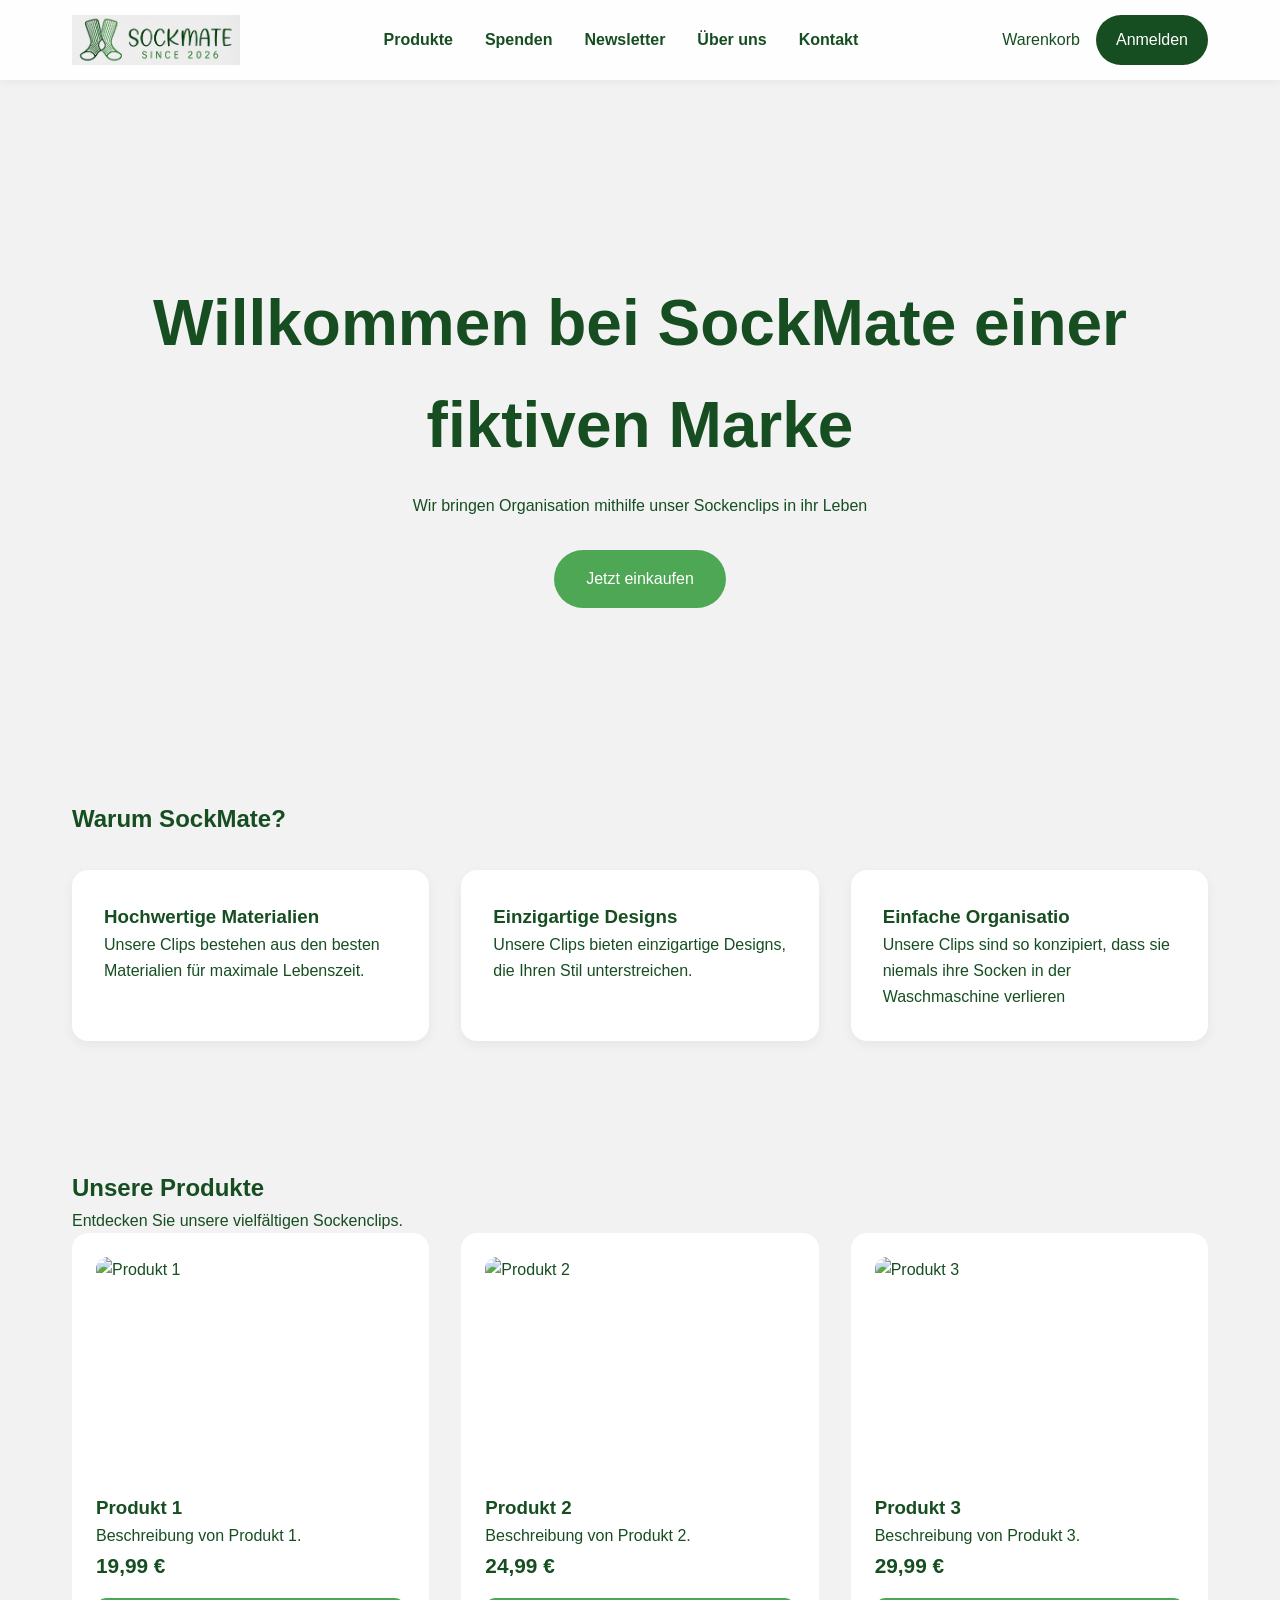
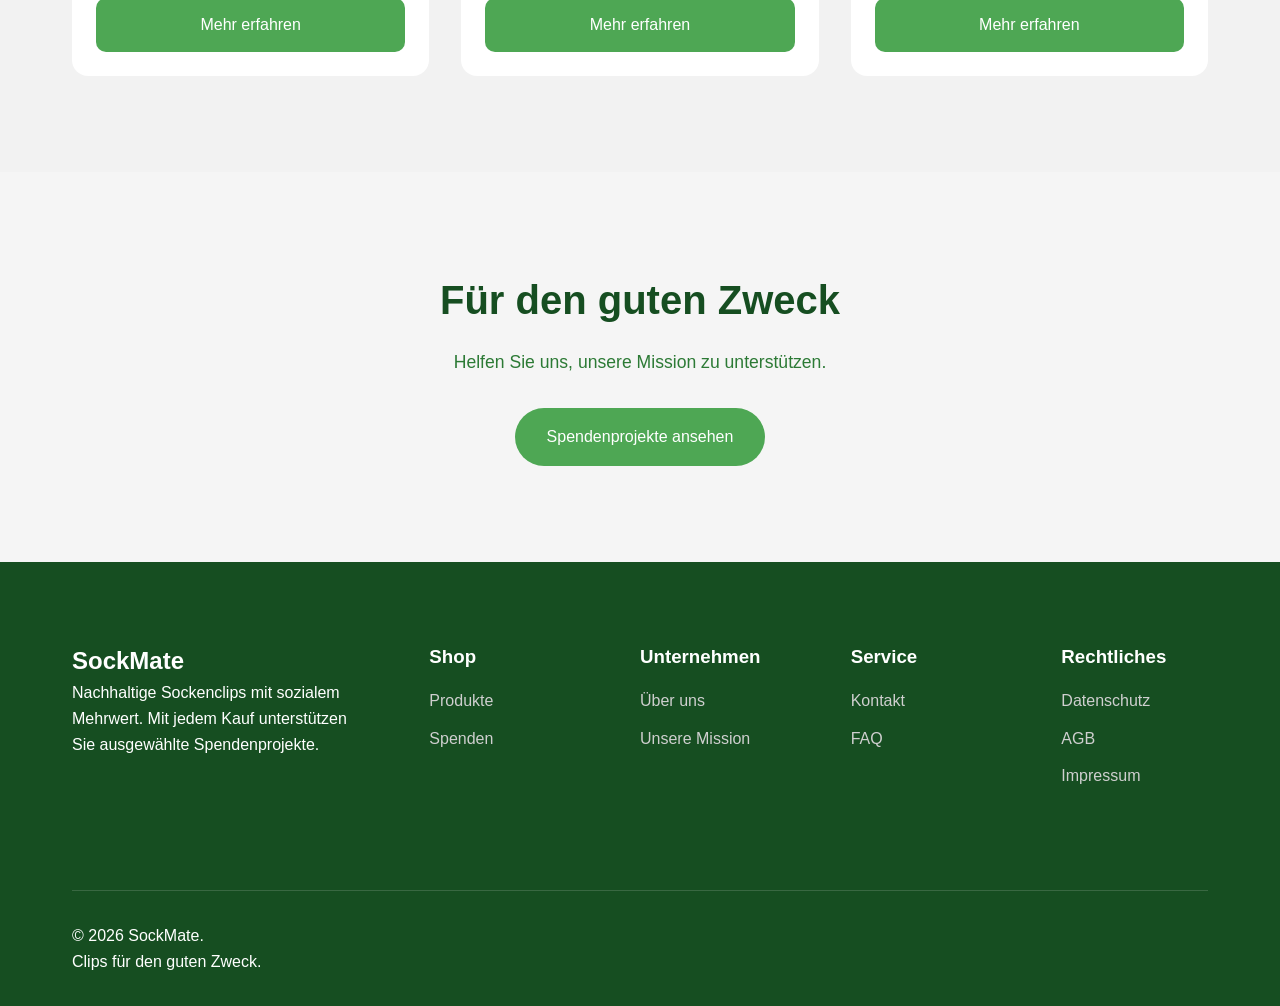
==== commit 61402825: "Dark mode versuch" ====
--- a/pages/index.html
+++ b/pages/index.html
@@ -169,7 +169,7 @@
                 </div>
                     
                 <p class="footer-bottom">
-                    &copy; 2026 Sockmate. <br>Clips für den guten Zweck.</p>
+                    &copy; 2026 SockMate. <br>Clips für den guten Zweck.</p>
 
             </div>
 
--- a/css/styles.css
+++ b/css/styles.css
@@ -1,666 +1,387 @@
-/* SockMate product page styles */
-
-body:has(.product-layout) section,
-body:has(.product-detail-page) section {
-    border: 0;
-    min-height: 0;
-}
-
-.header-content {
-    min-height: 85px;
-    display: flex;
+* {
+    margin: 0;
+    padding: 0;
+    box-sizing: border-box;
+}
+
+:root {
+
+    color-scheme: light dark;
+
+    --color-primary: #164E21;
+    --color-secondary: #2C7A35;
+    --color-background: #f2f2f2;
+    --color-surface: #f5f5f5;
+    --color-accent: #4EA754;
+}
+
+body {
+    font-family: Arial, sans-serif;
+    background-color: var(--color-background);
+    color: var(--color-primary);
+    line-height: 1.6;
+}
+
+section {
+    border: 3px solid var(--color-border);
+    min-height: 200px;
+}
+
+header {
+    border-bottom: 1px solid var(--color-border);
+    background-color: var(--color-surface);
+
+    position: sticky;
+    top: 0;
+    z-index: 1000;
+
+    backdrop-filter: blur(10px);
+    background-color: rgba(255, 255, 255, 0.9);
+    box-shadow: 0 2px 10px rgba(0, 0, 0, 0.05);
+}
+
+header .container {
+    display: flex;
+    justify-content: space-between;
     align-items: center;
-    justify-content: space-between;
-    gap: 2rem;
-}
-
-body:has(.product-layout) .hero {
-    min-height: 0;
+    min-height: 80px;
+}
+
+.logo img {
+    height: 50px;
+    width: auto;
     display: block;
-    padding: 4rem 0;
-    background: linear-gradient(110deg, #f2f5fc, #ffffff);
-    text-align: left;
-}
-
-.hero-content {
-    display: grid;
-    grid-template-columns: minmax(0, 1fr);
-    align-items: center;
-    gap: 3rem;
-}
-
-.eyebrow {
-    color: var(--color-accent);
-    font-size: 0.95rem;
-    font-weight: 800;
-    letter-spacing: 1px;
-}
-
-.hero-text h2 {
-    margin: 1rem 0;
-    font-size: clamp(2.8rem, 5vw, 4.5rem);
-    line-height: 1.05;
-}
-
-.hero-text p {
-    max-width: 500px;
-    margin-bottom: 2rem;
-    color: var(--color-secondary);
-    font-size: 1.2rem;
-}
-
-.product-layout {
-    display: grid;
-    grid-template-columns: 220px minmax(0, 1fr);
-    gap: 2rem;
-    align-items: start;
-}
-
-.product-filter {
-    display: flex;
-    flex-direction: column;
-    padding: 1.5rem;
-    border: 1px solid var(--color-border);
-    border-radius: 18px;
-    background: white;
-    box-shadow: 0 4px 15px rgba(0, 0, 0, 0.03);
-}
-
-.product-filter h2 {
-    margin-bottom: 1rem;
-    font-size: 1.5rem;
-}
-
-.filter-option {
-    display: flex;
-    flex-direction: column;
-    align-items: flex-start;
-    margin-bottom: 1.5rem;
-}
-
-.filter-option h3 {
-    margin-bottom: 0.8rem;
-    font-size: 1rem;
-}
-
-.filter-option label {
-    display: flex;
-    align-items: center;
-    gap: 8px;
-    margin-bottom: 0.7rem;
-    color: var(--color-secondary);
-    font-size: 0.95rem;
+}
+
+.menu-toggle{
+    display: none;
+    background: none;
+    border: none;
+    font-size: 2rem;
     cursor: pointer;
 }
 
-.filter-option input {
-    accent-color: var(--color-accent);
-    cursor: pointer;
-}
-
-.filter-help {
-    margin-top: 0.25rem;
-    color: var(--color-secondary);
-    font-size: 0.85rem;
-}
-
-.product-list {
-    display: grid;
-    grid-template-columns: repeat(2, minmax(0, 1fr));
-    gap: 1.2rem;
-    align-items: stretch;
-}
-
-.product-item {
-    display: flex;
-    min-width: 0;
-    flex-direction: column;
-    overflow: hidden;
-    border: 1px solid var(--color-border);
-    border-radius: 18px;
-    background: white;
-    transition: transform 0.3s, box-shadow 0.3s;
-}
-
-.product-item:hover {
-    transform: translateY(-5px);
-    box-shadow: 0 12px 30px rgba(29, 41, 63, 0.09);
-}
-
-.product-layout:has(.filter-color:checked) .product-item,
-.product-layout:has(.filter-set:checked) .product-item {
-    display: none;
-}
-
-.product-layout:has(.filter-color:checked):not(:has(.filter-set:checked)):has(#filter-black:checked) .variant-black,
-.product-layout:has(.filter-color:checked):not(:has(.filter-set:checked)):has(#filter-white:checked) .variant-white,
-.product-layout:has(.filter-color:checked):not(:has(.filter-set:checked)):has(#filter-colorful:checked) .variant-colorful,
-.product-layout:has(.filter-color:checked):not(:has(.filter-set:checked)):has(#filter-yellow:checked) .variant-yellow,
-.product-layout:has(.filter-color:checked):not(:has(.filter-set:checked)):has(#filter-pink:checked) .variant-pink,
-.product-layout:has(.filter-color:checked):not(:has(.filter-set:checked)):has(#filter-green:checked) .variant-green,
-.product-layout:has(.filter-color:checked):not(:has(.filter-set:checked)):has(#filter-blue:checked) .variant-blue,
-.product-layout:has(.filter-set:checked):not(:has(.filter-color:checked)):has(#filter-single-set:checked) .variant-single,
-.product-layout:has(.filter-set:checked):not(:has(.filter-color:checked)):has(#filter-family-set:checked) .variant-family,
-.product-layout:has(.filter-set:checked):not(:has(.filter-color:checked)):has(#filter-fourer-set:checked) .variant-fourer,
-.product-layout:has(#filter-black:checked):has(#filter-single-set:checked) .variant-black.variant-single,
-.product-layout:has(#filter-black:checked):has(#filter-family-set:checked) .variant-black.variant-family,
-.product-layout:has(#filter-white:checked):has(#filter-single-set:checked) .variant-white.variant-single,
-.product-layout:has(#filter-white:checked):has(#filter-family-set:checked) .variant-white.variant-family,
-.product-layout:has(#filter-colorful:checked):has(#filter-family-set:checked) .variant-colorful.variant-family,
-.product-layout:has(#filter-colorful:checked):has(#filter-fourer-set:checked) .variant-colorful.variant-fourer,
-.product-layout:has(#filter-yellow:checked):has(#filter-single-set:checked) .variant-yellow.variant-single,
-.product-layout:has(#filter-yellow:checked):has(#filter-family-set:checked) .variant-yellow.variant-family,
-.product-layout:has(#filter-yellow:checked):has(#filter-fourer-set:checked) .variant-yellow.variant-fourer,
-.product-layout:has(#filter-pink:checked):has(#filter-single-set:checked) .variant-pink.variant-single,
-.product-layout:has(#filter-pink:checked):has(#filter-family-set:checked) .variant-pink.variant-family,
-.product-layout:has(#filter-pink:checked):has(#filter-fourer-set:checked) .variant-pink.variant-fourer,
-.product-layout:has(#filter-green:checked):has(#filter-single-set:checked) .variant-green.variant-single,
-.product-layout:has(#filter-green:checked):has(#filter-family-set:checked) .variant-green.variant-family,
-.product-layout:has(#filter-green:checked):has(#filter-fourer-set:checked) .variant-green.variant-fourer,
-.product-layout:has(#filter-blue:checked):has(#filter-single-set:checked) .variant-blue.variant-single,
-.product-layout:has(#filter-blue:checked):has(#filter-family-set:checked) .variant-blue.variant-family,
-.product-layout:has(#filter-blue:checked):has(#filter-fourer-set:checked) .variant-blue.variant-fourer {
-    display: flex;
-}
-
-.product-variant-image {
-    position: relative;
-    display: flex;
-    min-height: 190px;
-    align-items: center;
-    justify-content: center;
-    padding: 1rem;
-    background: #f1f2f7;
-}
-
-.other-color-swatches {
-    position: absolute;
-    top: 0.85rem;
-    left: 0.85rem;
-    z-index: 1;
-    display: flex;
-    max-width: 130px;
-    flex-wrap: nowrap;
-    gap: 0.25rem;
-}
-
-.other-color-swatches a {
-    display: inline-flex;
-    border-radius: 50%;
-}
-
-.other-color-swatches a:focus-visible {
-    outline: 2px solid var(--color-accent);
-    outline-offset: 2px;
-}
-
-.other-color-swatches .color-swatch {
-    width: 16px;
-    height: 16px;
-    border: 2px solid white;
-    box-shadow: 0 1px 4px rgba(29, 41, 63, 0.2);
-}
-
-.product-variant-image img {
-    display: block;
-    width: 100%;
-    max-width: 220px;
-    height: 165px;
-    object-fit: contain;
-}
-
-.color-swatch {
-    display: inline-block;
-    width: 13px;
-    height: 13px;
-    flex-shrink: 0;
-    border: 1px solid #cbd1dc;
-    border-radius: 50%;
-}
-
-.color-swatch.black {
-    background: #171717;
-}
-
-.color-swatch.white {
-    background: #ffffff;
-}
-
-.color-swatch.blue {
-    background: #287bd8;
-}
-
-.color-swatch.pink {
-    background: #ed75a8;
-}
-
-.color-swatch.yellow {
-    background: #f4d343;
-}
-
-.color-swatch.green {
-    background: #42a66b;
-}
-
-.color-swatch.colorful {
-    background: linear-gradient(135deg, #171717 0%, #ffffff 25%, #287bd8 45%, #42a66b 60%, #f4d343 75%, #ed75a8 100%);
-}
-
-.product-info {
-    display: flex;
-    flex: 1;
-    flex-direction: column;
-    padding: 1.2rem;
-}
-
-.product-category {
-    margin-bottom: 0.5rem;
-    color: var(--color-accent);
-    font-size: 0.7rem;
-    font-weight: bold;
-    letter-spacing: 0.7px;
-}
-
-.product-info h2 {
-    margin-bottom: 0.7rem;
-    font-size: 1.25rem;
-}
-
-.product-info p {
-    margin-bottom: 1rem;
-    color: var(--color-secondary);
-    font-size: 0.93rem;
-}
-
-.product-info .product-price {
-    margin-top: auto;
-    margin-bottom: 1rem;
-    color: var(--color-primary);
-    font-size: 1.5rem;
-    font-weight: 800;
-}
-
-.product-info .product-button {
-    display: block;
-    padding: 0.8rem;
-    border-radius: 50px;
-    background: var(--color-primary);
-    color: white;
-    font-weight: bold;
-    text-align: center;
-    transition: background 0.3s;
-}
-
-.product-info .product-button:hover {
-    background: var(--color-accent);
-}
-
-.visually-hidden {
-    position: absolute;
-    width: 1px;
-    height: 1px;
-    overflow: hidden;
-    clip: rect(0, 0, 0, 0);
-    white-space: nowrap;
-    border: 0;
-    padding: 0;
-    margin: -1px;
-}
-/* SockMate product detail page styles */ 
-
-.product-detail-page {
-    padding: 2rem 0 5rem;
-}
-
-.product-detail-page .family-detail-breadcrumb,
-.product-detail-page .family-detail,
-.product-detail-page .fourer-detail-breadcrumb,
-.product-detail-page .fourer-detail {
-    display: none;
-}
-
-.product-detail-page:has(.family-detail input:target) .product-detail-breadcrumb:not(.family-detail-breadcrumb),
-.product-detail-page:has(.family-detail input:target) .product-detail-grid:not(.family-detail),
-.product-detail-page:has(.fourer-detail input:target) .product-detail-breadcrumb:not(.fourer-detail-breadcrumb),
-.product-detail-page:has(.fourer-detail input:target) .product-detail-grid:not(.fourer-detail) {
-    display: none;
-}
-
-.product-detail-page:has(.family-detail input:target) .family-detail-breadcrumb,
-.product-detail-page:has(.fourer-detail input:target) .fourer-detail-breadcrumb {
-    display: block;
-}
-
-.product-detail-page:has(.family-detail input:target) .family-detail,
-.product-detail-page:has(.fourer-detail input:target) .fourer-detail {
-    display: grid;
-}
-
-.product-detail-breadcrumb {
-    margin-bottom: 1.5rem;
-    color: var(--color-secondary);
-}
-
-.product-detail-breadcrumb a {
-    color: var(--color-accent);
-}
-
-.product-detail-grid {
-    display: grid;
-    grid-template-columns: minmax(0, 1.1fr) minmax(320px, 0.9fr);
-    align-items: start;
-    gap: 2rem;
-}
-
-.product-detail-gallery,
-.product-detail-info {
-    min-width: 0;
-    border: 1px solid var(--color-border);
-    border-radius: 18px;
-    background: white;
-    box-shadow: 0 4px 15px rgba(0, 0, 0, 0.03);
-}
-
-.product-detail-gallery {
-    display: grid;
-    grid-template-columns: repeat(3, minmax(0, 1fr));
-    gap: 0.75rem;
-    padding: 1.5rem;
-}
-
-.detail-color-radio {
-    position: absolute;
-    width: 1px;
-    height: 1px;
-    opacity: 0;
-}
-
-.detail-color-option {
-    display: flex;
-    min-height: 108px;
-    flex-direction: column;
-    align-items: center;
-    justify-content: center;
-    gap: 0.25rem;
-    padding: 0.5rem;
-    border: 1px solid var(--color-border);
-    border-radius: 10px;
-    font-size: 0.9rem;
-    text-align: center;
-    cursor: pointer;
-}
-
-.detail-option-image {
-    width: 76px;
-    height: 54px;
-    object-fit: contain;
-}
-
-.detail-color-radio:checked + .detail-color-option {
-    border-color: var(--color-accent);
-    background: #edf6ff;
-    font-weight: bold;
-}
-
-.detail-color-radio:focus-visible + .detail-color-option {
-    outline: 2px solid var(--color-accent);
-    outline-offset: 2px;
-}
-
-.detail-image-stage {
-    display: flex;
-    grid-column: 1 / -1;
-    min-height: 440px;
-    align-items: center;
-    justify-content: center;
-    margin-top: 0.5rem;
-    border-radius: 12px;
-    background: #f1f2f7;
-}
-
-.detail-product-image {
-    display: none;
-    width: 100%;
-    max-width: 430px;
-    height: 420px;
-    padding: 1rem;
-    object-fit: contain;
-}
-
-.fourer-detail-product-image {
-    display: block;
-}
-
-#detail-black:checked ~ .detail-image-stage .detail-img-black,
-#detail-white:checked ~ .detail-image-stage .detail-img-white,
-#detail-blue:checked ~ .detail-image-stage .detail-img-blue,
-#detail-pink:checked ~ .detail-image-stage .detail-img-pink,
-#detail-yellow:checked ~ .detail-image-stage .detail-img-yellow,
-#detail-green:checked ~ .detail-image-stage .detail-img-green,
-#family-detail-black:checked ~ .detail-image-stage .family-detail-img-black,
-#family-detail-white:checked ~ .detail-image-stage .family-detail-img-white,
-#family-detail-colorful:checked ~ .detail-image-stage .family-detail-img-colorful,
-#family-detail-blue:checked ~ .detail-image-stage .family-detail-img-blue,
-#family-detail-yellow:checked ~ .detail-image-stage .family-detail-img-yellow,
-#family-detail-green:checked ~ .detail-image-stage .family-detail-img-green,
-#family-detail-pink:checked ~ .detail-image-stage .family-detail-img-pink,
-#fourer-detail-black:checked ~ .detail-image-stage .fourer-detail-img-black,
-#fourer-detail-white:checked ~ .detail-image-stage .fourer-detail-img-white,
-#fourer-detail-colorful:checked ~ .detail-image-stage .fourer-detail-img-colorful,
-#fourer-detail-blue:checked ~ .detail-image-stage .fourer-detail-img-blue,
-#fourer-detail-yellow:checked ~ .detail-image-stage .fourer-detail-img-yellow,
-#fourer-detail-green:checked ~ .detail-image-stage .fourer-detail-img-green,
-#fourer-detail-pink:checked ~ .detail-image-stage .fourer-detail-img-pink {
-    display: block;
-}
-
-.product-detail-info {
-    padding: 2rem;
-}
-
-.family-detail-breadcrumb {
-    margin-top: 4rem;
-}
-
-.product-detail-info h2 {
-    margin: 1.5rem 0 0.5rem;
-    font-size: 1.1rem;
-}
-
-.detail-short-description,
-.detail-color-help {
-    color: var(--color-secondary);
-}
-
-.detail-price {
-    margin-top: 1.5rem;
-    font-size: 2rem;
-    font-weight: 800;
-}
-
-.detail-back-button {
-    display: inline-block;
-    margin-top: 1.5rem;
-    padding: 0.8rem 1.3rem;
-    border-radius: 50px;
-    background: var(--color-primary);
-    color: white;
-    font-weight: bold;
-}
-
-.detail-back-button:hover {
-    background: var(--color-accent);
-}
-
-.add-to-cart-button {
-    display: block;
-    margin-top: 0.75rem;
-    padding: 0.9rem 1.3rem;
-    border: 2px solid var(--color-accent);
-    border-radius: 50px;
+nav a {
+    text-decoration: none;
     color: var(--color-primary);
     font-weight: bold;
+    position: relative;
+}
+
+nav a::after {
+    content:"";
+    position: absolute;
+    left: 0;
+    bottom: -6px;
+    width: 0;
+    height: 2px;
+    background-color: var(--color-accent);
+    transition: with 0.3s ease;
+}
+
+nav a:hover::after {
+    width: 100%;
+}
+
+nav ul {
+    list-style: none;
+    display: flex;
+    gap: 2rem;
+}
+
+.header-actions {
+    display: flex;
+    gap: 1rem;
+    align-items: center;
+}
+
+.header-actions a {
+    text-decoration: none;
+    color: var(--color-primary);
+}
+
+.header-actions a:last-child {
+    background-color: var(--color-primary);
+    color: #ffffff;
+    padding: 0.75rem 1.25rem;
+    border-radius: 999px;
+}
+
+.hero {
+    min-height: 80vh;
+    display: flex;
+    flex-direction: column;
+    justify-content: center;
+    align-items: center;
     text-align: center;
-    transition: 0.3s;
-}
-
-.add-to-cart-button:hover {
-    background: var(--color-accent);
+    padding: 2rem;
+}
+
+.hero h1 {
+    font-size: 4rem;
+    margin-bottom: 1rem;
+}
+
+.hero-btn {
+    display: inline-block;
+    background-color: var(--color-accent);
+    color: #ffffff;
+    padding: 1rem 2rem;
+    text-decoration: none;
+    margin-top: 2rem;
+    border-radius: 999px;
+    transition: background-color 0.3s ease;
+}
+
+.hero-btn:hover {
+    opacity: 0.75;
+}
+
+.container {
+    max-width: 1200px;
+    margin: 0 auto;
+    padding: 0 2rem;
+}
+
+.vorteile-grid {
+    display: grid;
+    grid-template-columns: repeat(3, 1fr);
+    gap: 2rem;
+    padding: 2rem 0;
+}
+
+.vorteile {
+    padding: 6rem 0;
+    background-color: var(--color-surface);
+}
+
+.vorteile h2 {
+    text-align: center;
+    margin-bottom: 3rem;
+    font-size: 2rem;
+}
+
+.vorteil-card {
+    background-color: white;
+    padding: 2rem;
+    border-radius: 16px;
+    box-shadow: 0 4px 12px rgba(0, 0, 0, 0.05);
+    transition: transform 0.3s ease;
+}
+
+.vorteil-card:hover {
+    transform: translateY(-4px);
+}
+
+.products {
+    padding: 6rem 0;
+}
+
+.products-grid {
+    display: grid;
+    grid-template-columns: repeat(3, 1fr);
+    gap: 2rem;
+}
+
+.product-card {
+    display: flex;
+    flex-direction: column;
+    background-color: white;
+    padding: 1.5rem;
+    border-radius: 16px;
+    border: 1px solid var(--color-border);
+    transition: transform 0.3s ease, box-shadow 0.3s ease;
+}
+
+.product-card img {
+    width: 100%;
+    border-radius: 12px;
+    margin-bottom: 1rem;
+    height: 220px;
+    object-fit: cover;
+}
+
+.product-card:hover {
+    transform: translateY(-4px);
+    box-shadow: 0 10px 30px rgba(0, 0, 0, 0.08);
+}
+
+.product-price {
+    font-size: 1.3rem;
+    color: var(--color-primary);
+    margin-top: auto;
+    font-weight: bold;
+}
+
+.product-button {
+    display: inline-block;
+    text-decoration: none;
+    text-align: center;
+    background-color: var(--color-accent);
+    color: #ffffff;
+    padding: 0.9rem 1.5rem;
+    border-radius: 10px;
+    margin-top: 1rem;
+}
+
+.product-button:hover {
+    opacity: 0.75;
+}
+
+.product-button:focus-visible {
+
+    outline: 5px solid red;
+    outline-offset: 5px;
+}
+
+
+.charity {
+    padding: 6rem 0;
+    background-color: var(--color-surface);
+    text-align: center;
+}
+
+.charity h2 {
+    font-size: 2.5rem;
+    margin-bottom: 1rem;
+}
+
+.charity-text {
+    max-width: 700px;
+    margin: 0 auto 2rem;
+    color: var(--color-secondary);
+    font-size: 1.1rem;
+}
+
+.charity-button {
+    display: inline-block;
+    text-decoration: none;
+    background-color: var(--color-accent);
+    color: #ffffff;
+    padding: 1rem 2rem;
+    border-radius: 999px;
+}
+
+.charity-button:hover {
+    opacity: 0.75;
+}
+
+.charity-button:focus-visible {
+
+    outline: 3px solid #ff6b35;
+    outline-offset: 3px;
+}
+
+footer {
+    background-color: var(--color-primary);
+    padding: 5rem 0 2rem;
     color: white;
 }
 
-.features {
-    padding: 2rem 0 4rem;
-}
-
-.features-content {
+.footer-grid {
     display: grid;
-    grid-template-columns: 1.2fr 1fr 1fr 1fr;
-    align-items: center;
-    gap: 1.5rem;
-    padding: 2.5rem;
-    border-radius: 25px;
-    background: #e9f0ff;
-}
-
-.features-heading h2 {
-    margin-bottom: 0.7rem;
-    font-size: 2rem;
-    line-height: 1.2;
-}
-
-.features-heading p,
-.feature-card p {
-    color: var(--color-secondary);
-}
-
-.feature-card {
-    padding: 1rem;
-    border-left: 1px solid #bdc9df;
-    text-align: center;
-}
-
-.feature-card span {
-    display: block;
-    margin-bottom: 0.5rem;
-    font-size: 2.5rem;
-}
-
-.feature-card h3 {
-    margin-bottom: 0.5rem;
-    font-size: 1rem;
-}
-
-.feature-card p {
-    font-size: 0.9rem;
-}
-
-.charity p {
-    margin-bottom: 1.5rem;
-    color: var(--color-secondary);
-}
-
-.footer-brand h2 {
+    grid-template-columns: 2fr 1fr 1fr 1fr 1fr;
+    gap: 4rem;
+}
+
+.footer-links ul {
+    list-style: none;
+    padding: 0;
+}
+
+.footer-links a {
+    color: #cfcfcf;
+    text-decoration: none;
+    transition: color 0.3s ease;
+}
+
+.footer-links a:hover {
+   color: white;
+}
+
+.footer-links h3 {
     margin-bottom: 1rem;
-    font-size: 2rem;
-}
-
-.footer-brand p {
-    max-width: 300px;
-}
-
-@media (max-width: 950px) {
-    .header-content {
-        flex-wrap: wrap;
-        padding: 1rem 0;
-    }
-
-    .product-layout {
+    color: white;
+}
+
+.footer-links li {
+    margin-bottom: 0.75rem;
+}
+
+.footer-bottom {
+    padding-top: 2rem;
+    margin-top: 3rem;
+    border-top: 1px solid rgb(255,255,255,0.15);
+    display:flex;
+    justify-content: space-between;
+    flex-wrap: wrap;
+    gap: 1rem;
+}
+
+.footer a:focus-visible {
+
+    outline: 3px solid #ff6b35;
+    outline-offset: 3px;
+}
+
+@media (prefers-color-scheme: dark){
+
+        :root{
+            --color-primary:#D8F1DC;
+            --color-background: #A7D8AE;
+            --color-surface:#0F1411; 
+            --color-secondary: #18211B;
+            --color-accent: #63C96A;
+            --color-border: #2A3A2D;
+        }
+
+        body{
+        background:red !important;
+        }
+}
+
+
+@media (max-width:768px){
+
+    header .container{
+        display: flex;
+        justify-content: space-between;
+        align-items: center;
+    }
+
+    .menu-toggle{
+        display: block;
+    }
+
+    nav{
+        display: none;
+    }
+
+    .header-actions{
+        display: none;
+    }
+
+    nav ul {
+        flex-direction: column;
+        align-items: center;
+        gap:1rem;
+    }
+
+    .vorteile-grid{
+
+        grid-template-columns:1fr;
+    }
+
+     .produkte-grid {
+
         grid-template-columns: 1fr;
     }
-
-    .product-detail-grid {
-        grid-template-columns: minmax(0, 1fr) minmax(0, 1fr);
-    }
-
-    .product-filter {
-        align-items: flex-start;
-    }
-
-    .features-content {
-        grid-template-columns: repeat(2, 1fr);
-    }
-
-    .feature-card:nth-child(2n) {
-        border-left: 0;
-    }
-}
-
-@media (max-width: 768px) {
-    .product-list {
+    .footer-grid {
+
         grid-template-columns: 1fr;
     }
-}
-
-@media (max-width: 650px) {
-    .header-content {
-        flex-direction: column;
-        gap: 1rem;
-    }
-
-    body:has(.product-layout) nav ul,
-    body:has(.product-detail-page) nav ul {
-        flex-wrap: wrap;
-        justify-content: center;
-        gap: 1rem;
-    }
-
-    .product-detail-grid {
-        grid-template-columns: 1fr;
-    }
-
-    .product-detail-gallery {
-        padding: 1rem;
-    }
-
-    .detail-image-stage {
-        min-height: 300px;
-    }
-
-    .detail-product-image {
-        height: 280px;
-    }
-
-    .product-detail-info {
-        padding: 1.5rem;
-    }
-
-    .features-content {
-        grid-template-columns: 1fr;
-        padding: 1.5rem;
-    }
-
-    .feature-card {
-        border-top: 1px solid #bdc9df;
-        border-left: 0;
-    }
-
-}
-
-@media (max-width:768px){
-
-    .vorteile-grid{
-
-        grid-template-columns:1fr;
-    }
-
-     .produkte-grid {
-
-        grid-template-columns: 1fr;
-    }
-    .footer-grid {
-
-        grid-template-columns: 1fr;
-    }
+    
+
+    
 
 }
